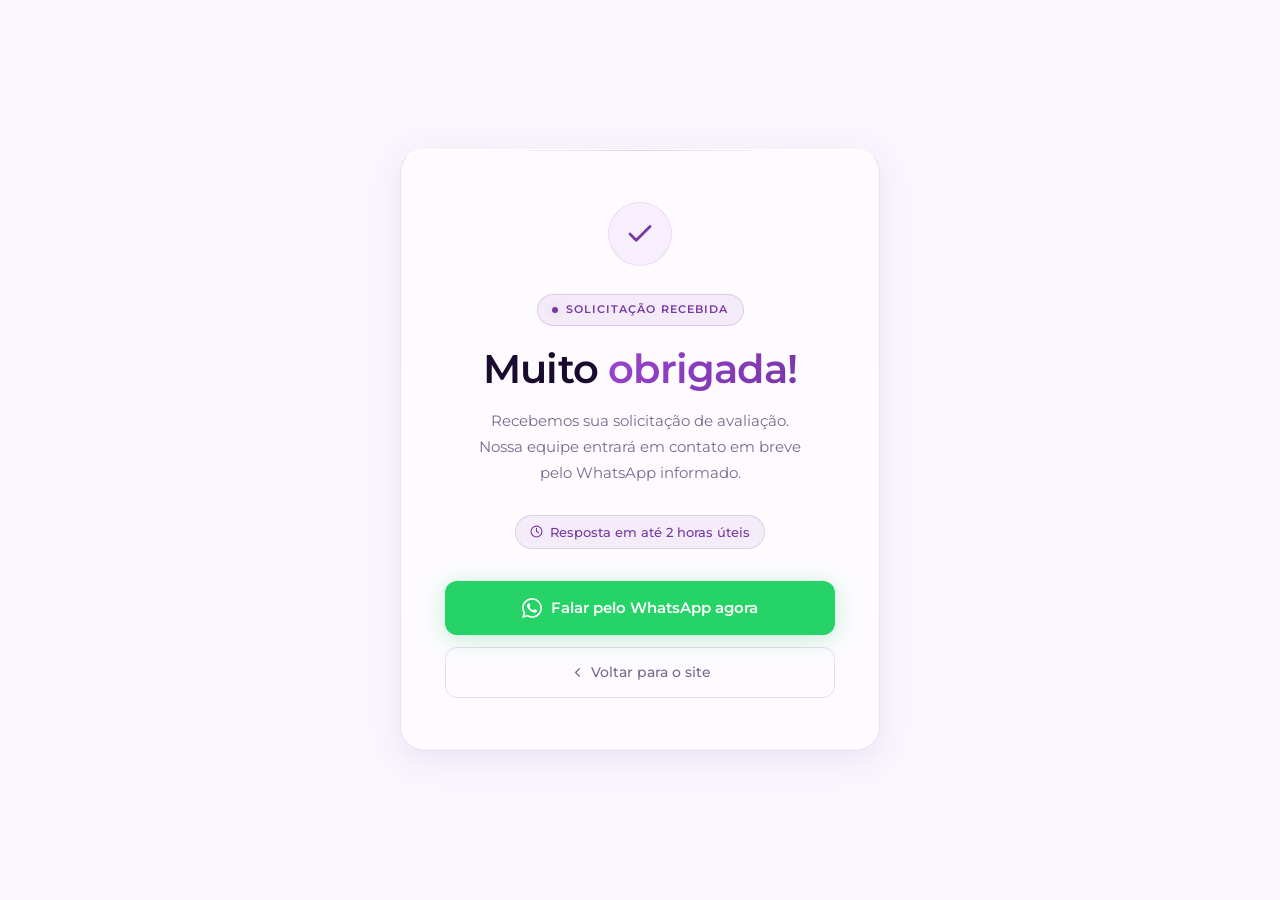
==== obrigado.html @ 48d0c1f5 "Add files via upload" ====
<!DOCTYPE html>
<html lang="pt-BR" data-theme="light">
<head>
  <meta charset="UTF-8" />
  <!-- Google Tag Manager -->
  <script>(function(w,d,s,l,i){w[l]=w[l]||[];w[l].push({'gtm.start':
  new Date().getTime(),event:'gtm.js'});var f=d.getElementsByTagName(s)[0],
  j=d.createElement(s),dl=l!='dataLayer'?'&l='+l:'';j.async=true;j.src=
  'https://www.googletagmanager.com/gtm.js?id='+i+dl;f.parentNode.insertBefore(j,f);
  })(window,document,'script','dataLayer','GTM-KVJVVKHN');</script>
  <!-- End Google Tag Manager -->

  <!-- Meta Pixel (init; PageView dispara pelo capi.js com eventID) -->
  <script>
  !function(f,b,e,v,n,t,s){if(f.fbq)return;n=f.fbq=function(){n.callMethod?
  n.callMethod.apply(n,arguments):n.queue.push(arguments)};if(!f._fbq)f._fbq=n;
  n.push=n;n.loaded=!0;n.version='2.0';n.queue=[];t=b.createElement(e);t.async=!0;
  t.src=v;s=b.getElementsByTagName(e)[0];s.parentNode.insertBefore(t,s)}(window,
  document,'script','https://connect.facebook.net/en_US/fbevents.js');
  fbq('init','935011722874678');
  </script>
  <noscript><img height="1" width="1" style="display:none"
  src="https://www.facebook.com/tr?id=935011722874678&ev=PageView&noscript=1"/></noscript>
  <script src="/meta-capi/capi.js" defer></script>
  <!-- End Meta Pixel -->
  <meta name="viewport" content="width=device-width, initial-scale=1.0" />
  <title>Solicitação recebida · Dra. Joanna Loppes</title>
  <meta name="robots" content="noindex, nofollow" />

  <link rel="icon" type="image/svg+xml" href="data:image/svg+xml,%3Csvg xmlns='http://www.w3.org/2000/svg' viewBox='0 0 64 64'%3E%3Cdefs%3E%3ClinearGradient id='g' x1='0' y1='0' x2='1' y2='1'%3E%3Cstop offset='0%25' stop-color='%23c785e9'/%3E%3Cstop offset='100%25' stop-color='%23d4a8f0'/%3E%3C/linearGradient%3E%3C/defs%3E%3Crect width='64' height='64' rx='14' fill='%23100220'/%3E%3Ctext x='32' y='45' text-anchor='middle' font-family='Georgia,serif' font-size='36' font-weight='700' fill='url(%23g)'%3EJ%3C/text%3E%3C/svg%3E" />

  <link rel="preconnect" href="https://fonts.googleapis.com" />
  <link rel="preconnect" href="https://fonts.gstatic.com" crossorigin />
  <link href="https://fonts.googleapis.com/css2?family=Montserrat:ital,wght@0,400;0,500;0,600;0,700;0,800;1,400&display=swap" rel="stylesheet" />
  <link rel="stylesheet" href="styles.css?v=4" />

  <style>
    .ty-page {
      min-height: 100svh;
      display: flex;
      flex-direction: column;
      align-items: center;
      justify-content: center;
      padding: 40px 24px;
      background: var(--bg);
    }

    .ty-card {
      max-width: 480px;
      width: 100%;
      background: var(--glass-bg);
      backdrop-filter: blur(20px) saturate(160%);
      -webkit-backdrop-filter: blur(20px) saturate(160%);
      border: 1px solid var(--glass-border);
      border-top-color: var(--glass-border-t);
      box-shadow: var(--glass-shadow);
      border-radius: 24px;
      padding: 52px 44px;
      text-align: center;
      position: relative;
      overflow: hidden;
      animation: fadeUp .6s ease both;
    }

    .ty-card::before {
      content: '';
      position: absolute;
      top: 0; left: 50%;
      transform: translateX(-50%);
      width: 320px; height: 1px;
      background: linear-gradient(90deg, transparent, rgba(199,133,233,0.45), transparent);
    }

    .ty-check {
      width: 64px; height: 64px;
      border-radius: 50%;
      background: rgba(199,133,233,0.10);
      border: 1px solid rgba(199,133,233,0.22);
      display: flex; align-items: center; justify-content: center;
      margin: 0 auto 28px;
      animation: scalePop .5s .2s cubic-bezier(.34,1.56,.64,1) both;
    }

    .ty-check svg {
      width: 30px; height: 30px;
      color: var(--gold);
    }

    @keyframes scalePop {
      from { transform: scale(.6); opacity: 0; }
      to   { transform: scale(1);  opacity: 1; }
    }

    .ty-label {
      margin-bottom: 20px;
    }

    .ty-title {
      font-family: 'Montserrat', sans-serif;
      font-size: clamp(28px, 6vw, 40px);
      font-weight: 600;
      letter-spacing: -.02em;
      color: var(--heading);
      line-height: 1.15;
      margin-bottom: 16px;
    }

    .ty-body {
      font-size: 15px;
      color: var(--muted);
      line-height: 1.75;
      margin-bottom: 10px;
    }

    .ty-time {
      display: inline-flex;
      align-items: center;
      gap: 7px;
      font-size: 13px;
      font-weight: 500;
      color: var(--gold);
      background: rgba(199,133,233,0.08);
      border: 1px solid rgba(199,133,233,0.18);
      border-radius: 100px;
      padding: 6px 14px;
      margin: 18px 0 32px;
    }
    :root[data-theme="light"] .ty-time {
      background: rgba(121,55,163,0.07);
      border-color: rgba(121,55,163,0.18);
    }

    .ty-time svg {
      width: 13px; height: 13px;
      flex-shrink: 0;
    }

    .ty-actions {
      display: flex;
      flex-direction: column;
      gap: 12px;
    }

    .btn-whatsapp {
      display: flex;
      align-items: center;
      justify-content: center;
      gap: 9px;
      background: #25d366;
      color: #fff;
      border: none;
      border-radius: 12px;
      padding: 15px 32px;
      font-family: 'Montserrat', sans-serif;
      font-size: 15px;
      font-weight: 600;
      text-decoration: none;
      cursor: pointer;
      transition: opacity .2s, transform .15s, box-shadow .2s;
      box-shadow: 0 4px 24px rgba(37,211,102,0.28);
    }
    .btn-whatsapp:hover {
      opacity: .90;
      transform: translateY(-2px);
      box-shadow: 0 8px 36px rgba(37,211,102,0.40);
    }
    .btn-whatsapp svg { width: 20px; height: 20px; flex-shrink: 0; }

    .btn-back {
      display: flex;
      align-items: center;
      justify-content: center;
      gap: 6px;
      background: none;
      color: var(--muted);
      border: 1px solid var(--border);
      border-radius: 12px;
      padding: 13px 32px;
      font-family: 'Montserrat', sans-serif;
      font-size: 14px;
      font-weight: 500;
      text-decoration: none;
      cursor: pointer;
      transition: color .2s, border-color .2s;
    }
    .btn-back:hover {
      color: var(--heading);
      border-color: rgba(199,133,233,0.35);
    }
    .btn-back svg { width: 15px; height: 15px; flex-shrink: 0; }

    @media (max-width: 480px) {
      .ty-card { padding: 40px 24px; }
    }
  </style>
</head>
<body>
<!-- Google Tag Manager (noscript) -->
<noscript><iframe src="https://www.googletagmanager.com/ns.html?id=GTM-KVJVVKHN"
height="0" width="0" style="display:none;visibility:hidden"></iframe></noscript>
<!-- End Google Tag Manager (noscript) -->

<main class="ty-page">
  <div class="ty-card">

    <div class="ty-check" aria-hidden="true">
      <svg viewBox="0 0 24 24" fill="none" stroke="currentColor" stroke-width="2.2" stroke-linecap="round" stroke-linejoin="round">
        <polyline points="20 6 9 17 4 12"/>
      </svg>
    </div>

    <div class="ty-label">
      <span class="badge"><span class="badge-dot"></span>Solicitação recebida</span>
    </div>

    <h1 class="ty-title">Muito <span class="gold-text">obrigada!</span></h1>

    <p class="ty-body">
      Recebemos sua solicitação de avaliação.<br>
      Nossa equipe entrará em contato em breve<br>pelo WhatsApp informado.
    </p>

    <span class="ty-time">
      <svg viewBox="0 0 24 24" fill="none" stroke="currentColor" stroke-width="2" stroke-linecap="round" stroke-linejoin="round">
        <circle cx="12" cy="12" r="10"/><polyline points="12 6 12 12 16 14"/>
      </svg>
      Resposta em até 2 horas úteis
    </span>

    <div class="ty-actions">
      <a href="https://api.whatsapp.com/message/TY7FPVLQATYBH1" target="_blank" rel="noopener noreferrer" class="btn-whatsapp">
        <svg viewBox="0 0 24 24" fill="currentColor" xmlns="http://www.w3.org/2000/svg">
          <path d="M17.472 14.382c-.297-.149-1.758-.867-2.03-.967-.273-.099-.471-.148-.67.15-.197.297-.767.966-.94 1.164-.173.199-.347.223-.644.075-.297-.15-1.255-.463-2.39-1.475-.883-.788-1.48-1.761-1.653-2.059-.173-.297-.018-.458.13-.606.134-.133.298-.347.446-.52.149-.174.198-.298.298-.497.099-.198.05-.371-.025-.52-.075-.149-.669-1.612-.916-2.207-.242-.579-.487-.5-.669-.51-.173-.008-.371-.01-.57-.01-.198 0-.52.074-.792.372-.272.297-1.04 1.016-1.04 2.479 0 1.462 1.065 2.875 1.213 3.074.149.198 2.096 3.2 5.077 4.487.709.306 1.262.489 1.694.625.712.227 1.36.195 1.871.118.571-.085 1.758-.719 2.006-1.413.248-.694.248-1.289.173-1.413-.074-.124-.272-.198-.57-.347m-5.421 7.403h-.004a9.87 9.87 0 01-5.031-1.378l-.361-.214-3.741.982.998-3.648-.235-.374a9.86 9.86 0 01-1.51-5.26c.001-5.45 4.436-9.884 9.888-9.884 2.64 0 5.122 1.03 6.988 2.898a9.825 9.825 0 012.893 6.994c-.003 5.45-4.437 9.884-9.885 9.884m8.413-18.297A11.815 11.815 0 0012.05 0C5.495 0 .16 5.335.157 11.892c0 2.096.547 4.142 1.588 5.945L.057 24l6.305-1.654a11.882 11.882 0 005.683 1.448h.005c6.554 0 11.89-5.335 11.893-11.893a11.821 11.821 0 00-3.48-8.413z"/>
        </svg>
        Falar pelo WhatsApp agora
      </a>

      <a href="./" class="btn-back">
        <svg viewBox="0 0 24 24" fill="none" stroke="currentColor" stroke-width="2" stroke-linecap="round" stroke-linejoin="round">
          <polyline points="15 18 9 12 15 6"/>
        </svg>
        Voltar para o site
      </a>
    </div>

  </div>
</main>

<script>
  const saved = localStorage.getItem('joanna-theme') || 'light';
  document.documentElement.setAttribute('data-theme', saved);
</script>

</body>
</html>
---- styles.css ----
/* =============================================
   Clínica Florence · Dra. Joanna Loppes
   Harmonização Corporal · Stylesheet
   ============================================= */

/* ── RESET ── */
*, *::before, *::after {
  box-sizing: border-box;
  margin: 0;
  padding: 0;
}

/* ── DARK MODE (default) ── */
:root {
  --bg:               #100220;
  --surface:          #190733;
  --card:             #210b3f;
  --border:           rgba(255,255,255,0.07);
  --gold:             #c785e9;
  --gold-light:       #d4a8f0;
  --gold-grad:        linear-gradient(135deg, #e9c4ff 0%, #d4a8f0 22%, #c785e9 52%, #9b52d4 78%, #7937a3 100%);
  --gold-glow:        rgba(199,133,233,0.30);
  --accent:           #c785e9;
  --text:             #efe3f7;
  --muted:            #a98fc4;
  --heading:          #ffffff;
  --nav-bg:           rgba(16,2,32,0.72);
  --nav-bg-scrolled:  rgba(16,2,32,0.93);
  --nav-border:       rgba(199,133,233,0.10);
  --nav-border-scroll:rgba(199,133,233,0.16);

  --glass-bg:         rgba(255,255,255,0.03);
  --glass-border:     rgba(255,255,255,0.07);
  --glass-border-t:   rgba(255,255,255,0.12);
  --glass-shadow:     0 1px 0 rgba(255,255,255,0.04) inset,
                      0 -1px 0 rgba(0,0,0,0.25) inset,
                      0 8px 32px rgba(0,0,0,0.40);

  --input-bg:         rgba(255,255,255,0.04);
  --input-border:     rgba(255,255,255,0.10);
  --input-focus:      rgba(199,133,233,0.42);

  --shadow-btn:       0 4px 28px rgba(121,55,163,0.40);
  --shadow-btn-hover: 0 8px 48px rgba(121,55,163,0.55);

  --scrollbar-thumb:  #4a2a6a;
  --modal-bg:         rgba(0,0,0,0.75);
}

/* ── LIGHT MODE ── */
:root[data-theme="light"] {
  --bg:               #faf6fd;
  --surface:          #f3e9fb;
  --card:             #ffffff;
  --border:           rgba(121,55,163,0.16);
  --gold:             #7937a3;
  --gold-light:       #9b52d4;
  --gold-grad:        linear-gradient(135deg, #9d45cc 0%, #8a3bbf 45%, #7937a3 100%);
  --gold-glow:        rgba(121,55,163,0.20);
  --accent:           #7937a3;
  --text:             #2e1245;
  --muted:            #7a6890;
  --heading:          #1a0a2e;
  --nav-bg:           rgba(250,246,253,0.55);
  --nav-bg-scrolled:  rgba(250,246,253,0.92);
  --nav-border:       rgba(121,55,163,0.10);
  --nav-border-scroll:rgba(121,55,163,0.20);

  --glass-bg:         rgba(255,255,255,0.55);
  --glass-border:     rgba(121,55,163,0.12);
  --glass-border-t:   rgba(255,255,255,0.85);
  --glass-shadow:     0 1px 0 rgba(255,255,255,0.85) inset,
                      0 -1px 0 rgba(0,0,0,0.03) inset,
                      0 8px 32px rgba(121,55,163,0.10);

  --input-bg:         rgba(121,55,163,0.06);
  --input-border:     rgba(121,55,163,0.18);
  --input-focus:      rgba(121,55,163,0.28);

  --shadow-btn:       0 4px 24px rgba(121,55,163,0.28);
  --shadow-btn-hover: 0 8px 40px rgba(121,55,163,0.40);

  --scrollbar-thumb:  #d9c2ee;
  --modal-bg:         rgba(0,0,0,0.45);
}

/* ── BASE ── */
html { scroll-behavior: smooth; overflow-x: hidden; background: var(--bg); }

body {
  background: var(--bg);
  color: var(--text);
  font-family: 'Montserrat', sans-serif;
  font-size: 16px;
  line-height: 1.6;
  -webkit-font-smoothing: antialiased;
  transition: color .35s;
  overflow-x: hidden;
}

/* ── SCROLLBAR ── */
::-webkit-scrollbar { width: 5px; height: 5px; }
::-webkit-scrollbar-button { display: none; width: 0; height: 0; }
::-webkit-scrollbar-track { background: var(--bg); }
::-webkit-scrollbar-thumb { background: var(--scrollbar-thumb); border-radius: 3px; }

/* ── UTILITIES ── */
.container { max-width: 1160px; margin: 0 auto; padding: 0 24px; }

.badge {
  display: inline-flex; align-items: center; gap: 8px;
  background: rgba(199,133,233,0.10); border: 1px solid rgba(199,133,233,0.22);
  color: var(--gold-light); font-size: 11px; font-weight: 600;
  letter-spacing: .10em; text-transform: uppercase;
  padding: 6px 14px; border-radius: 100px;
}
:root[data-theme="light"] .badge { color: var(--gold); background: rgba(121,55,163,0.08); border-color: rgba(121,55,163,0.18); }

.badge-dot {
  width: 6px; height: 6px; border-radius: 50%;
  background: var(--gold); box-shadow: 0 0 8px var(--gold-glow);
  animation: pulse-dot 2.4s ease-in-out infinite;
}

@keyframes pulse-dot {
  0%, 100% { box-shadow: 0 0 6px var(--gold-glow); opacity: 1; }
  50%      { box-shadow: 0 0 16px var(--gold-glow), 0 0 28px rgba(199,133,233,0.28); opacity: .75; }
}

.gold-text {
  background: var(--gold-grad);
  -webkit-background-clip: text; -webkit-text-fill-color: transparent; background-clip: text;
}

.mobile-br { display: none; }

.section-label { text-align: center; margin-bottom: 18px; }

.section-title {
  text-align: center;
  font-family: 'Montserrat', sans-serif;
  font-size: clamp(30px, 5vw, 52px);
  font-weight: 600; letter-spacing: -.02em;
  color: var(--heading); line-height: 1.15;
}

.section-sub {
  text-align: center; color: var(--muted);
  font-size: 16px; line-height: 1.75;
  margin-top: 14px; max-width: 520px;
  margin-left: auto; margin-right: auto;
}

/* ── NAV ── */
nav {
  position: fixed; top: 0; left: 0; right: 0; z-index: 200;
  padding: 16px 0;
  background: var(--nav-bg);
  border-bottom: 1px solid var(--nav-border);
  backdrop-filter: blur(20px) saturate(160%);
  -webkit-backdrop-filter: blur(20px) saturate(160%);
  transition: background .35s, border-color .35s, box-shadow .35s, padding .25s, backdrop-filter .35s;
}
nav.scrolled {
  background: var(--nav-bg-scrolled);
  border-color: var(--nav-border-scroll);
  box-shadow: 0 4px 24px rgba(0,0,0,0.15);
  backdrop-filter: blur(24px) saturate(160%);
  -webkit-backdrop-filter: blur(24px) saturate(160%);
  padding: 10px 0;
}

.nav-inner {
  display: grid;
  grid-template-columns: 1fr auto 1fr;
  align-items: center; gap: 16px;
}

.logo {
  font-family: 'Montserrat', sans-serif;
  font-size: 24px; font-weight: 600; letter-spacing: -.02em;
  color: var(--heading); text-decoration: none;
}
.logo span { color: var(--gold); }

.nav-links {
  display: flex; align-items: center; gap: 32px;
  list-style: none; justify-content: center;
  opacity: 1; visibility: visible;
  transition: opacity .35s ease, visibility .35s ease;
}
nav.scrolled .nav-links {
  opacity: 1; visibility: visible;
}
.nav-links a {
  color: var(--muted); text-decoration: none;
  font-size: 14px; font-weight: 450;
  transition: color .2s; position: relative;
}
.nav-links a::after {
  content: ''; position: absolute;
  bottom: -4px; left: 0; right: 0; height: 1px;
  background: var(--gold); transform: scaleX(0);
  transition: transform .22s;
}
.nav-links a:hover { color: var(--heading); }
.nav-links a:hover::after { transform: scaleX(1); }

.nav-right { display: flex; align-items: center; gap: 12px; justify-content: flex-end; }

.nav-cta {
  background: var(--gold-grad); color: #fff; border: none; border-radius: 10px;
  padding: 10px 22px; font-size: 14px; font-weight: 600; cursor: pointer;
  text-decoration: none; transition: opacity .2s, transform .15s, box-shadow .2s;
  box-shadow: var(--shadow-btn);
}
.nav-cta:hover { opacity: .88; transform: translateY(-1px); box-shadow: var(--shadow-btn-hover); }

/* ── THEME TOGGLE ── */
.theme-toggle {
  background: var(--card); border: 1px solid var(--border);
  border-radius: 8px; padding: 8px; cursor: pointer;
  display: flex; align-items: center; justify-content: center;
  color: var(--muted); transition: color .2s, border-color .2s;
}
.theme-toggle:hover { color: var(--heading); border-color: rgba(199,133,233,0.40); }
.theme-toggle svg { width: 16px; height: 16px; display: block; }
[data-theme="dark"] .icon-moon { display: none; }
[data-theme="light"] .icon-sun { display: none; }

/* ── HAMBURGER ── */
.hamburger {
  display: none; background: transparent; border: none; cursor: pointer;
  flex-direction: column; justify-content: center; gap: 5px;
  padding: 6px; border-radius: 8px;
}
.hamburger span {
  width: 22px; height: 2px; background: var(--heading);
  border-radius: 2px; display: block;
  transition: transform .25s ease, opacity .2s ease;
}
.hamburger.open span:nth-child(1) { transform: translateY(7px) rotate(45deg); }
.hamburger.open span:nth-child(2) { opacity: 0; transform: scaleX(0); }
.hamburger.open span:nth-child(3) { transform: translateY(-7px) rotate(-45deg); }

@media (max-width: 600px) {
  .nav-inner {
    grid-template-columns: 1fr auto;
    gap: 0;
  }
  .nav-links { display: none; }
  .nav-right {
    display: flex; align-items: center; gap: 8px;
  }
  .nav-cta { display: none; }
  .hamburger { display: flex; }
  .theme-toggle { padding: 7px; }
}

/* ── MOBILE MENU ── */
.mobile-menu {
  position: fixed; inset: 0; z-index: 150;
  background: var(--bg);
  padding: 90px 32px 48px;
  display: flex; flex-direction: column;
  transform: translateX(100%);
  transition: transform .32s cubic-bezier(.4,0,.2,1);
  overflow-y: auto;
}
.mobile-menu.open { transform: translateX(0); }
.mobile-nav-links { list-style: none; display: flex; flex-direction: column; gap: 0; flex: 1; }
.mobile-nav-links li a {
  display: block; padding: 18px 0;
  font-size: 28px; font-weight: 700; letter-spacing: -.03em;
  color: var(--heading); text-decoration: none;
  border-bottom: 1px solid var(--border); transition: color .2s;
}
.mobile-nav-links li a:hover { color: var(--gold); }
.mobile-cta {
  margin-top: 40px; background: var(--gold-grad); color: #fff;
  text-align: center; border-radius: 14px; padding: 18px;
  font-size: 16px; font-weight: 700; text-decoration: none;
  display: block; box-shadow: var(--shadow-btn);
}
.mobile-theme-row {
  display: flex; align-items: center; justify-content: space-between;
  margin-top: 24px; padding-top: 24px; border-top: 1px solid var(--border);
  font-size: 14px; color: var(--muted);
}

/* ══════════════════════════════════════════════
   HERO · Full-screen background image
   ══════════════════════════════════════════════ */
.hero {
  min-height: 88vh; display: flex; flex-direction: column;
  align-items: flex-start; justify-content: flex-end; text-align: left;
  padding: 120px 8% 110px;
  position: relative;
}

.hero-bg-wrap {
  position: absolute; inset: 0;
  overflow: hidden;
}

.hero-bg-img {
  position: absolute; inset: 0; z-index: 0;
  background-color: #100220;
  background-image:
    repeating-linear-gradient(135deg, rgba(199,133,233,0.05) 0 2px, transparent 2px 20px),
    radial-gradient(55% 65% at 72% 18%, rgba(199,133,233,0.22), transparent 60%),
    radial-gradient(50% 60% at 15% 92%, rgba(121,55,163,0.16), transparent 65%),
    linear-gradient(165deg, #2a1145 0%, #100220 70%);
  transform: scale(1.05);
  animation: heroZoom 20s ease-in-out infinite alternate;
}
:root[data-theme="light"] .hero-bg-img {
  background-color: #f3e9fb;
  background-image:
    repeating-linear-gradient(135deg, rgba(121,55,163,0.06) 0 2px, transparent 2px 20px),
    radial-gradient(55% 65% at 72% 18%, rgba(199,133,233,0.30), transparent 60%),
    radial-gradient(50% 60% at 15% 92%, rgba(121,55,163,0.16), transparent 65%),
    linear-gradient(165deg, #f6effb 0%, #e6d6f5 75%);
}
@keyframes heroZoom {
  0%   { transform: scale(1.05); }
  100% { transform: scale(1.12); }
}

.hero-overlay {
  position: absolute; inset: 0; z-index: 1;
  background: linear-gradient(
    180deg,
    rgba(16,2,32,0.20) 0%,
    rgba(16,2,32,0.45) 45%,
    rgba(16,2,32,0.85) 100%
  );
}
:root[data-theme="light"] .hero-overlay {
  background: linear-gradient(
    180deg,
    rgba(250,246,253,0.38) 0%,
    rgba(250,246,253,0.58) 40%,
    rgba(250,246,253,0.92) 100%
  );
}

.hero-content { position: relative; z-index: 2; max-width: 560px; }

.hero h1 {
  font-family: 'Montserrat', sans-serif;
  font-size: clamp(36px, 6vw, 72px);
  font-weight: 600; letter-spacing: -.03em;
  line-height: 1.04; color: var(--heading);
}

.hero-sub {
  margin-top: 14px; max-width: 420px; margin-left: 0;
  color: var(--muted); font-size: 16px; line-height: 1.6;
}
:root[data-theme="dark"] .hero-sub { color: rgba(244,238,250,0.70); }

.hero-actions {
  display: flex; gap: 10px; margin-top: 24px;
  flex-wrap: wrap; justify-content: flex-start;
}

/* ── BUTTONS ── */
.btn-primary {
  background: var(--gold-grad); color: #fff; border: none; border-radius: 12px;
  padding: 15px 32px; font-size: 15px; font-weight: 600; cursor: pointer;
  text-decoration: none; position: relative; overflow: hidden;
  transition: opacity .2s, transform .15s, box-shadow .2s;
  box-shadow: var(--shadow-btn);
  font-family: 'Montserrat', sans-serif;
}
.btn-primary::after {
  content: ''; position: absolute; inset: 0;
  background: linear-gradient(105deg, transparent 35%, rgba(255,255,255,.18) 50%, transparent 65%);
  transform: translateX(-120%); transition: transform .55s ease;
}
.btn-primary:hover::after { transform: translateX(120%); }
.btn-primary:hover { opacity: .92; transform: translateY(-2px); box-shadow: var(--shadow-btn-hover); }

.btn-ghost {
  background: rgba(255,255,255,0.06); color: #fff;
  border: 1px solid rgba(255,255,255,0.15);
  border-radius: 12px; padding: 15px 32px; font-size: 15px; font-weight: 500;
  cursor: pointer; text-decoration: none;
  transition: border-color .2s, color .2s, background .2s;
  backdrop-filter: blur(8px);
}
.btn-ghost:hover { border-color: rgba(199,133,233,0.50); color: var(--gold-light); background: rgba(199,133,233,0.08); }
:root[data-theme="light"] .btn-ghost { background: rgba(0,0,0,0.04); color: var(--heading); border-color: rgba(121,55,163,0.18); }
:root[data-theme="light"] .btn-ghost:hover { border-color: rgba(121,55,163,0.40); color: var(--gold); }

/* ══════════════════════════════════════════════
   BEFORE & AFTER RESULTS
   ══════════════════════════════════════════════ */
.results-section {
  padding: 100px 0; position: relative; z-index: 2;
  background: var(--bg);
  border-radius: 40px 40px 0 0;
  margin-top: -44px;
}

.ba-grid {
  display: grid; grid-template-columns: repeat(3, 1fr);
  gap: 24px; margin-top: 56px;
}

.ba-card {
  background: var(--glass-bg);
  backdrop-filter: blur(20px) saturate(160%);
  -webkit-backdrop-filter: blur(20px) saturate(160%);
  border: 1px solid var(--glass-border);
  border-top-color: var(--glass-border-t);
  box-shadow: var(--glass-shadow);
  border-radius: 20px; overflow: hidden;
  transition: border-color .3s, transform .3s, box-shadow .3s;
}
.ba-card:hover {
  border-color: rgba(199,133,233,0.28);
  transform: translateY(-6px);
  box-shadow: var(--glass-shadow), 0 20px 60px rgba(0,0,0,0.15);
}

.ba-image-wrap {
  width: 100%; aspect-ratio: 4/3; overflow: hidden;
  position: relative;
}
.ba-image-wrap img {
  width: 100%; height: 100%; object-fit: cover;
  transition: transform .5s ease;
}
.ba-card:hover .ba-image-wrap img { transform: scale(1.05); }

.ba-info { padding: 24px; }
.ba-tag {
  display: inline-block;
  background: rgba(199,133,233,0.12); color: var(--gold-light);
  font-size: 11px; font-weight: 600; letter-spacing: .08em;
  text-transform: uppercase; padding: 4px 12px; border-radius: 100px;
  margin-bottom: 10px;
}
:root[data-theme="light"] .ba-tag { color: var(--gold); background: rgba(121,55,163,0.10); }
.ba-info p { font-size: 14px; color: var(--muted); line-height: 1.65; }

/* ── IMAGE PLACEHOLDERS ── */
.img-ph {
  width: 100%; height: 100%;
  display: flex; flex-direction: column;
  align-items: center; justify-content: center; gap: 10px;
  text-align: center; padding: 16px;
  color: var(--gold);
  background-color: #140428;
  background-image:
    repeating-linear-gradient(135deg, rgba(199,133,233,0.05) 0 2px, transparent 2px 16px),
    radial-gradient(70% 80% at 50% 30%, rgba(199,133,233,0.10), transparent 65%),
    linear-gradient(160deg, #241047, #140428 75%);
}
:root[data-theme="light"] .img-ph {
  background-color: #f3e9fb;
  background-image:
    repeating-linear-gradient(135deg, rgba(121,55,163,0.07) 0 2px, transparent 2px 16px),
    radial-gradient(70% 80% at 50% 30%, rgba(121,55,163,0.10), transparent 65%),
    linear-gradient(160deg, #fbf6fe, #ece0f8 75%);
}
.img-ph svg { width: 40px; height: 40px; opacity: .9; }
.img-ph-label {
  font-family: 'Montserrat', sans-serif;
  font-size: 18px; font-weight: 600; color: var(--gold-light);
  letter-spacing: -.01em;
}
:root[data-theme="light"] .img-ph-label { color: var(--gold); }
.img-ph-sub {
  font-size: 10px; letter-spacing: .24em; text-transform: uppercase;
  color: var(--muted);
}
.about-ph {
  border-radius: 24px;
  border: 1px solid var(--glass-border);
  box-shadow: 0 24px 80px rgba(0,0,0,0.18);
}

/* ══════════════════════════════════════════════
   VIDEO RESULTS
   ══════════════════════════════════════════════ */
.videos-section { padding: 100px 0; position: relative; z-index: 1; }

.videos-grid {
  display: grid; grid-template-columns: repeat(3, 1fr);
  gap: 24px; margin-top: 56px;
}

.video-card {
  background: var(--glass-bg);
  backdrop-filter: blur(20px) saturate(160%);
  -webkit-backdrop-filter: blur(20px) saturate(160%);
  border: 1px solid var(--glass-border);
  border-top-color: var(--glass-border-t);
  box-shadow: var(--glass-shadow);
  border-radius: 20px; overflow: hidden;
  transition: border-color .3s, transform .3s, box-shadow .3s;
}
.video-card:hover {
  border-color: rgba(199,133,233,0.28);
  transform: translateY(-6px);
  box-shadow: var(--glass-shadow), 0 20px 60px rgba(0,0,0,0.15);
}

.video-placeholder {
  width: 100%; aspect-ratio: 16/9;
  background: linear-gradient(135deg, rgba(199,133,233,0.08) 0%, rgba(199,133,233,0.02) 100%);
  display: flex; align-items: center; justify-content: center;
  position: relative; cursor: pointer;
  border-bottom: 1px solid var(--glass-border);
}
:root[data-theme="light"] .video-placeholder {
  background: linear-gradient(135deg, rgba(121,55,163,0.07) 0%, rgba(121,55,163,0.01) 100%);
}

.play-btn {
  width: 56px; height: 56px; border-radius: 50%;
  background: rgba(199,133,233,0.14); border: 1px solid rgba(199,133,233,0.28);
  display: flex; align-items: center; justify-content: center;
  color: var(--gold-light);
  transition: background .25s, transform .25s, box-shadow .25s;
}
.play-btn svg { width: 22px; height: 22px; margin-left: 3px; }
.video-card:hover .play-btn {
  background: var(--gold); color: #fff;
  transform: scale(1.1);
  box-shadow: 0 0 32px var(--gold-glow);
}

.video-duration {
  position: absolute; bottom: 10px; right: 12px;
  background: rgba(0,0,0,0.60); color: #fff;
  font-size: 11px; font-weight: 600;
  padding: 3px 8px; border-radius: 6px;
  backdrop-filter: blur(8px);
}

.video-info { padding: 24px; }
.video-info h3 {
  font-size: 17px; font-weight: 600;
  color: var(--heading); margin-bottom: 8px;
}
.video-info p { font-size: 14px; color: var(--muted); line-height: 1.65; }

/* ══════════════════════════════════════════════
   CONTACT FORM
   ══════════════════════════════════════════════ */
.contact-section { padding: 100px 0; position: relative; z-index: 1; }

.contact-inner {
  display: grid; grid-template-columns: 1fr 1fr;
  gap: 56px; align-items: start;
  background: var(--glass-bg);
  backdrop-filter: blur(20px) saturate(160%);
  -webkit-backdrop-filter: blur(20px) saturate(160%);
  border: 1px solid var(--glass-border);
  border-top-color: var(--glass-border-t);
  box-shadow: var(--glass-shadow);
  border-radius: 24px; padding: 56px;
  position: relative; overflow: hidden;
}
.contact-inner::before {
  content: ''; position: absolute; top: 0; left: 50%; transform: translateX(-50%);
  width: 500px; height: 1px;
  background: linear-gradient(90deg, transparent, rgba(199,133,233,0.45), transparent);
}

.contact-title {
  font-family: 'Montserrat', sans-serif;
  font-size: clamp(26px, 4vw, 40px);
  font-weight: 600; color: var(--heading);
  line-height: 1.2; margin-bottom: 14px;
}
.contact-desc { color: var(--muted); font-size: 15px; line-height: 1.7; }

.contact-perks { margin-top: 28px; display: flex; flex-direction: column; gap: 12px; }
.perk { display: flex; align-items: center; gap: 10px; font-size: 14px; color: var(--text); }
.perk-icon {
  width: 22px; height: 22px; border-radius: 50%;
  background: rgba(199,133,233,0.12); border: 1px solid rgba(199,133,233,0.22);
  display: flex; align-items: center; justify-content: center;
  font-size: 11px; color: var(--gold); flex-shrink: 0;
}

/* Form */
.contact-form { display: flex; flex-direction: column; gap: 20px; }

.form-group { display: flex; flex-direction: column; gap: 6px; }

.form-group label {
  font-size: 13px; font-weight: 500; color: var(--text);
  letter-spacing: .01em;
}

.form-group input,
.form-group select {
  background: var(--input-bg);
  border: 1px solid var(--input-border);
  border-radius: 12px;
  padding: 14px 16px;
  font-size: 15px; color: var(--heading);
  font-family: 'Montserrat', sans-serif;
  transition: border-color .25s, box-shadow .25s;
  outline: none;
  -webkit-appearance: none;
  appearance: none;
}
.form-group input::placeholder { color: var(--muted); }
.form-group select { cursor: pointer; color: var(--muted); }
.form-group select:valid { color: var(--heading); }

.form-group input:focus,
.form-group select:focus {
  border-color: var(--gold);
  box-shadow: 0 0 0 3px var(--input-focus);
}

.form-group.error input,
.form-group.error select {
  border-color: #c0392b;
  box-shadow: 0 0 0 3px rgba(192,57,43,0.18);
}

/* Custom select arrow */
.form-group select {
  background-image: url("data:image/svg+xml,%3Csvg xmlns='http://www.w3.org/2000/svg' width='12' height='8' viewBox='0 0 12 8'%3E%3Cpath fill='%237937a3' d='M1.41 0L6 4.58 10.59 0 12 1.41l-6 6-6-6z'/%3E%3C/svg%3E");
  background-repeat: no-repeat;
  background-position: right 16px center;
  padding-right: 40px;
}

.btn-submit {
  width: 100%; padding: 16px;
  font-size: 16px; border-radius: 12px;
  margin-top: 4px;
  transition: opacity .2s, transform .15s, box-shadow .2s, background .3s;
}

.form-disclaimer {
  font-size: 12px; color: var(--muted); text-align: center; margin-top: -8px;
}
.form-disclaimer a { color: var(--gold); text-decoration: underline; text-underline-offset: 2px; }
.form-disclaimer a:hover { color: var(--gold-light); }

/* ══════════════════════════════════════════════
   ABOUT THE DOCTOR
   ══════════════════════════════════════════════ */
.about-section { padding: 100px 0; position: relative; z-index: 1; }

.about-inner {
  display: grid; grid-template-columns: auto 1fr;
  gap: 56px; align-items: center;
}

.about-photo {
  position: relative; width: 340px; height: 440px; flex-shrink: 0;
}
.about-photo img {
  width: 100%; height: 100%; object-fit: cover;
  border-radius: 24px;
  border: 1px solid var(--glass-border);
  box-shadow: 0 24px 80px rgba(0,0,0,0.18);
}
.about-photo-accent {
  position: absolute; top: -12px; left: -12px; right: -12px; bottom: -12px;
  border: 1px solid rgba(199,133,233,0.16);
  border-radius: 32px; pointer-events: none;
}

.about-title {
  font-family: 'Montserrat', sans-serif;
  font-size: clamp(28px, 4vw, 44px);
  font-weight: 600; color: var(--heading);
  line-height: 1.15; margin-bottom: 18px;
}

.about-text p {
  color: var(--muted); font-size: 15px; line-height: 1.75;
  margin-bottom: 14px;
}

.about-credentials {
  display: flex; gap: 32px; margin-top: 28px;
  padding-top: 28px; border-top: 1px solid var(--border);
}

.credential { text-align: center; }
.credential-num {
  font-family: 'Montserrat', sans-serif;
  font-size: 28px; font-weight: 600; color: var(--heading);
  display: block;
}
.credential-label {
  font-size: 12px; color: var(--muted); margin-top: 4px;
}

/* ══════════════════════════════════════════════
   FOOTER · Compact
   ══════════════════════════════════════════════ */
footer {
  border-top: 1px solid var(--border);
  padding: 20px 0;
  position: relative; z-index: 1;
}

.footer-inner {
  display: flex; align-items: center;
  justify-content: space-between;
  gap: 16px; flex-wrap: wrap;
}

.footer-copy {
  font-size: 13px; color: var(--muted);
}

.footer-right {
  display: flex; align-items: center; gap: 8px;
  font-size: 13px; color: var(--muted);
  flex-wrap: wrap;
}

.footer-sep { color: var(--muted); opacity: .4; user-select: none; }

.footer-link {
  color: var(--muted); text-decoration: none;
  transition: color .2s;
}
.footer-link:hover { color: var(--heading); }

.footer-dev { color: var(--muted); }

.azx-link {
  color: var(--muted); text-decoration: none;
  transition: color .2s;
}
.azx-link:hover { color: var(--gold); }

/* ══════════════════════════════════════════════
   MODALS · Terms / Privacy (LGPD)
   ══════════════════════════════════════════════ */
.modal-overlay {
  position: fixed; inset: 0; z-index: 1000;
  background: var(--modal-bg);
  backdrop-filter: blur(8px);
  -webkit-backdrop-filter: blur(8px);
  display: flex; align-items: center; justify-content: center;
  padding: 24px;
  opacity: 0; pointer-events: none;
  transition: opacity .3s ease;
}
.modal-overlay.open { opacity: 1; pointer-events: all; }

.modal-content {
  background: var(--card);
  border: 1px solid var(--border);
  border-radius: 20px;
  max-width: 640px; width: 100%;
  max-height: 80vh;
  overflow: hidden;
  padding: 40px;
  position: relative;
  display: flex;
  flex-direction: column;
  box-shadow: 0 24px 80px rgba(0,0,0,0.25);
  transform: translateY(20px);
  transition: transform .3s ease;
}
.modal-body {
  overflow-y: auto;
  overflow-x: hidden;
  margin-right: -20px;
  padding-right: 14px;
  scrollbar-width: thin;
  scrollbar-color: var(--scrollbar-thumb) transparent;
}
.modal-body::-webkit-scrollbar { width: 4px; height: 4px; }
.modal-body::-webkit-scrollbar-button,
.modal-body::-webkit-scrollbar-button:start,
.modal-body::-webkit-scrollbar-button:end,
.modal-body::-webkit-scrollbar-button:vertical:start,
.modal-body::-webkit-scrollbar-button:vertical:end {
  display: none; width: 0; height: 0;
}
.modal-body::-webkit-scrollbar-track { background: transparent; }
.modal-body::-webkit-scrollbar-thumb { background: var(--scrollbar-thumb); border-radius: 4px; }
.modal-overlay.open .modal-content { transform: translateY(0); }

.modal-close {
  position: absolute; top: 16px; right: 20px;
  background: none; border: none; cursor: pointer;
  font-size: 28px; color: var(--muted); line-height: 1;
  transition: color .2s;
}
.modal-close:hover { color: var(--heading); }

.modal-content h2 {
  font-family: 'Montserrat', sans-serif;
  font-size: 24px; font-weight: 600; color: var(--heading);
  margin-bottom: 24px; padding-right: 40px;
}

.modal-body p {
  font-size: 14px; color: var(--muted); line-height: 1.75;
  margin-bottom: 16px;
}
.modal-body p strong { color: var(--heading); font-weight: 600; }

/* ══════════════════════════════════════════════
   FAQ
   ══════════════════════════════════════════════ */
.faq-section { padding: 80px 0; position: relative; z-index: 1; }

.faq-list {
  max-width: 720px; margin: 48px auto 0;
  display: flex; flex-direction: column; gap: 0;
}

.faq-item {
  border-bottom: 1px solid var(--border);
}
.faq-item:first-child { border-top: 1px solid var(--border); }

.faq-question {
  width: 100%; display: flex; align-items: center; justify-content: space-between;
  gap: 16px; background: none; border: none; cursor: pointer;
  padding: 22px 0;
  font-family: 'Montserrat', sans-serif;
  font-size: 16px; font-weight: 500; color: var(--heading);
  text-align: left;
  transition: color .2s;
}
.faq-question:hover { color: var(--gold); }

.faq-icon {
  width: 20px; height: 20px; flex-shrink: 0;
  color: var(--muted); transition: transform .3s ease, color .2s;
}
.faq-item.open .faq-icon { transform: rotate(180deg); color: var(--gold); }
.faq-item.open .faq-question { color: var(--gold); }

.faq-answer {
  max-height: 0; overflow: hidden;
  transition: max-height .35s ease, padding .35s ease;
}
.faq-item.open .faq-answer { max-height: 360px; }

.faq-answer p {
  padding-bottom: 22px;
  font-size: 15px; color: var(--muted); line-height: 1.75;
}

/* ══════════════════════════════════════════════
   ANIMATIONS
   ══════════════════════════════════════════════ */
@keyframes fadeUp {
  from { opacity: 0; transform: translateY(30px); }
  to   { opacity: 1; transform: translateY(0); }
}
.fade-up { opacity: 0; animation: fadeUp .7s ease forwards; }
.d1 { animation-delay: .1s; }
.d2 { animation-delay: .2s; }
.d3 { animation-delay: .35s; }
.d4 { animation-delay: .5s; }

.animate-on-scroll {
  opacity: 0; transform: translateY(24px);
  transition: opacity .6s ease, transform .6s ease;
}
.animate-on-scroll.is-visible {
  opacity: 1; transform: translateY(0);
}

/* ══════════════════════════════════════════════
   RESPONSIVE: TABLET
   ══════════════════════════════════════════════ */
@media (max-width: 900px) {
  .ba-grid { grid-template-columns: 1fr 1fr; }
  .ba-card:nth-child(3) { grid-column: 1 / -1; max-width: 400px; margin: 0 auto; }
  .videos-grid { grid-template-columns: 1fr 1fr; }
  .video-card:nth-child(3) { grid-column: 1 / -1; max-width: 400px; margin: 0 auto; }
  .contact-inner { grid-template-columns: 1fr; gap: 40px; }
  .about-inner { grid-template-columns: 1fr; gap: 40px; text-align: center; }
  .about-photo { width: 280px; height: 360px; margin: 0 auto; }
  .about-credentials { justify-content: center; }
  .section-label { text-align: center !important; }
}

/* ══════════════════════════════════════════════
   RESPONSIVE: MOBILE
   ══════════════════════════════════════════════ */
@media (max-width: 600px) {
  .mobile-br { display: block; }
  .hero { padding: 100px 20px 56px; min-height: 82svh; align-items: center; text-align: center; }
  .hero-sub { margin-left: auto; margin-right: auto; }
  .hero-actions { justify-content: center; }
  /* hero usa placeholder em gradiente (sem imagem específica para mobile) */
  .results-section { border-radius: 24px 24px 0 0; margin-top: -28px; }
  .hero h1 { font-size: clamp(26px, 8vw, 38px); line-height: 1.06; letter-spacing: -.025em; }
  .hero-sub { font-size: 13px; line-height: 1.55; margin-top: 10px; }
  .hero-actions { margin-top: 20px; flex-direction: column; gap: 8px; align-items: stretch; width: 100%; max-width: 320px; margin-left: auto; margin-right: auto; }
  .hero-actions .btn-primary,
  .hero-actions .btn-ghost { justify-content: center; padding: 14px 20px; font-size: 14px; }

  .results-section,
  .videos-section,
  .contact-section,
  .about-section { padding: 60px 0; }

  .ba-grid { grid-template-columns: 1fr; margin-top: 36px; }
  .ba-card:nth-child(3) { max-width: none; }
  .ba-info { padding: 18px; }

  .videos-grid { grid-template-columns: 1fr; margin-top: 36px; }
  .video-card:nth-child(3) { max-width: none; }
  .video-info { padding: 18px; }

  .contact-inner { padding: 28px 20px; gap: 32px; }
  .contact-title { font-size: 24px; }

  .about-inner { gap: 32px; }
  .about-photo { width: 240px; height: 300px; }
  .about-credentials { flex-wrap: wrap; gap: 20px; }

  .section-title { font-size: 26px; }
  .section-sub { font-size: 14px; }

  .footer-inner { flex-direction: column; text-align: center; gap: 10px; }
  .footer-right { justify-content: center; }

  .modal-content { padding: 28px 20px; }
  .modal-content h2 { font-size: 20px; }

  .btn-primary, .btn-ghost { padding: 13px 24px; font-size: 14px; }
}

@media (max-width: 360px) {
  .hero h1 { font-size: 28px; }
  .btn-primary, .btn-ghost { padding: 12px 20px; font-size: 13px; }
  .about-photo { width: 200px; height: 260px; }
}
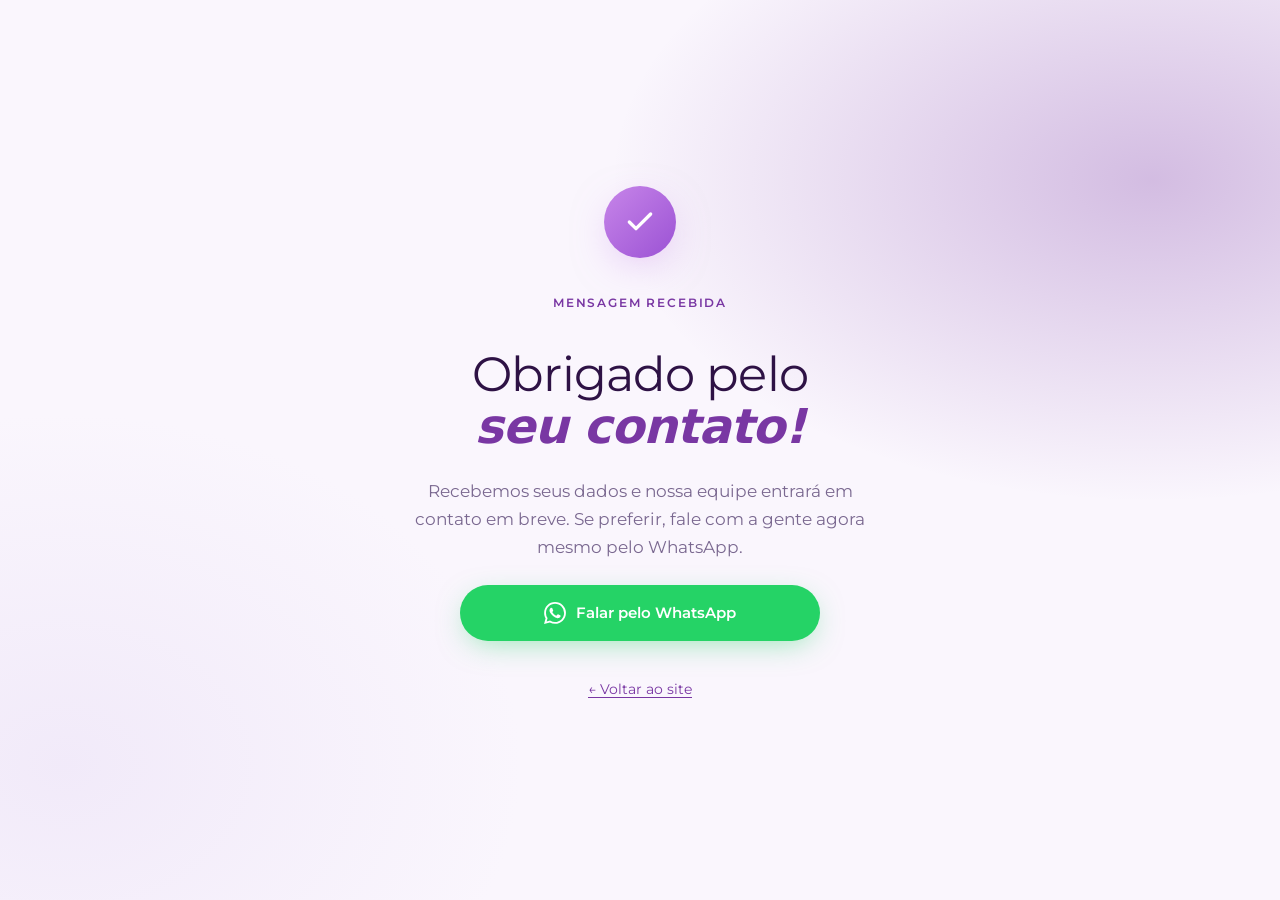
==== commit a5f315fa: "Add files via upload" ====
--- a/obrigado.html
+++ b/obrigado.html
@@ -1,255 +1,166 @@
 <!DOCTYPE html>
-<html lang="pt-BR" data-theme="light">
+<html lang="pt-BR">
 <head>
-  <meta charset="UTF-8" />
+  <!-- Lead event -->
+  <script>window.dataLayer = window.dataLayer || []; window.dataLayer.push({event: 'lead'});</script>
+  <!-- End Lead event -->
   <!-- Google Tag Manager -->
   <script>(function(w,d,s,l,i){w[l]=w[l]||[];w[l].push({'gtm.start':
   new Date().getTime(),event:'gtm.js'});var f=d.getElementsByTagName(s)[0],
   j=d.createElement(s),dl=l!='dataLayer'?'&l='+l:'';j.async=true;j.src=
   'https://www.googletagmanager.com/gtm.js?id='+i+dl;f.parentNode.insertBefore(j,f);
-  })(window,document,'script','dataLayer','GTM-KVJVVKHN');</script>
+  })(window,document,'script','dataLayer','GTM-MJQJPGBC');</script>
   <!-- End Google Tag Manager -->
+  <meta charset="UTF-8" />
+  <meta name="viewport" content="width=device-width, initial-scale=1.0" />
+  <title>Obrigado · Dra. Joanna Loppes</title>
 
-  <!-- Meta Pixel (init; PageView dispara pelo capi.js com eventID) -->
-  <script>
-  !function(f,b,e,v,n,t,s){if(f.fbq)return;n=f.fbq=function(){n.callMethod?
-  n.callMethod.apply(n,arguments):n.queue.push(arguments)};if(!f._fbq)f._fbq=n;
-  n.push=n;n.loaded=!0;n.version='2.0';n.queue=[];t=b.createElement(e);t.async=!0;
-  t.src=v;s=b.getElementsByTagName(e)[0];s.parentNode.insertBefore(t,s)}(window,
-  document,'script','https://connect.facebook.net/en_US/fbevents.js');
-  fbq('init','935011722874678');
-  </script>
-  <noscript><img height="1" width="1" style="display:none"
-  src="https://www.facebook.com/tr?id=935011722874678&ev=PageView&noscript=1"/></noscript>
-  <script src="/meta-capi/capi.js" defer></script>
-  <!-- End Meta Pixel -->
-  <meta name="viewport" content="width=device-width, initial-scale=1.0" />
-  <title>Solicitação recebida · Dra. Joanna Loppes</title>
-  <meta name="robots" content="noindex, nofollow" />
-
-  <link rel="icon" type="image/svg+xml" href="data:image/svg+xml,%3Csvg xmlns='http://www.w3.org/2000/svg' viewBox='0 0 64 64'%3E%3Cdefs%3E%3ClinearGradient id='g' x1='0' y1='0' x2='1' y2='1'%3E%3Cstop offset='0%25' stop-color='%23c785e9'/%3E%3Cstop offset='100%25' stop-color='%23d4a8f0'/%3E%3C/linearGradient%3E%3C/defs%3E%3Crect width='64' height='64' rx='14' fill='%23100220'/%3E%3Ctext x='32' y='45' text-anchor='middle' font-family='Georgia,serif' font-size='36' font-weight='700' fill='url(%23g)'%3EJ%3C/text%3E%3C/svg%3E" />
+  <link rel="icon" type="image/jpeg" href="assets/favicon.jpg" />
 
   <link rel="preconnect" href="https://fonts.googleapis.com" />
   <link rel="preconnect" href="https://fonts.gstatic.com" crossorigin />
   <link href="https://fonts.googleapis.com/css2?family=Montserrat:ital,wght@0,400;0,500;0,600;0,700;0,800;1,400&display=swap" rel="stylesheet" />
-  <link rel="stylesheet" href="styles.css?v=4" />
+
+  <link rel="stylesheet" href="style.css" />
 
   <style>
-    .ty-page {
-      min-height: 100svh;
-      display: flex;
-      flex-direction: column;
+    .thankyou {
+      min-height: 100dvh;
+      display: grid;
+      place-items: center;
+      padding: clamp(48px, 8vw, 96px) var(--gutter);
+      background:
+        radial-gradient(65% 55% at 90% 20%, rgba(121,55,163,.30) 0%, transparent 65%),
+        radial-gradient(55% 60% at 5% 85%, rgba(234,224,246,.55) 0%, transparent 65%),
+        var(--c-bg);
+      text-align: center;
+    }
+    .thankyou__card {
+      max-width: 520px;
+      width: 100%;
+      display: grid;
+      gap: 24px;
+      justify-items: center;
+    }
+    .thankyou__icon {
+      width: 72px;
+      height: 72px;
+      border-radius: 999px;
+      background: linear-gradient(135deg, var(--c-primary), var(--c-primary-2));
+      display: grid;
+      place-items: center;
+      box-shadow: 0 12px 40px -10px rgba(199,133,233,.50);
+    }
+    .thankyou__icon svg { color: #ffffff; }
+    .thankyou__eyebrow {
+      font-size: 11.5px;
+      font-weight: 600;
+      letter-spacing: 0.16em;
+      text-transform: uppercase;
+      color: #7937a3;
+    }
+    .thankyou__title {
+      font-family: var(--ff-serif);
+      font-size: clamp(30px, 6vw, 48px);
+      font-weight: 400;
+      line-height: 1.1;
+      letter-spacing: -0.018em;
+      margin: 0;
+    }
+    .thankyou__title em {
+      font-style: italic;
+      font-weight: 700;
+      color: #7937a3;
+    }
+    .thankyou__sub {
+      font-size: clamp(15px, 1.8vw, 17px);
+      color: var(--c-muted);
+      line-height: 1.65;
+      max-width: 42ch;
+      margin: 0;
+    }
+    .thankyou__wa {
+      --bg: #25D366;
+      --fg: #fff;
+      display: inline-flex;
       align-items: center;
       justify-content: center;
-      padding: 40px 24px;
+      gap: 10px;
+      padding: 16px 32px;
+      border-radius: 999px;
+      font-family: var(--ff-sans);
+      font-weight: 600;
+      font-size: 15px;
       background: var(--bg);
+      color: var(--fg);
+      border: none;
+      box-shadow: 0 8px 30px -8px rgba(37,211,102,.50);
+      text-decoration: none;
+      transition: transform .2s ease, box-shadow .25s ease;
+      width: 100%;
+      max-width: 360px;
     }
-
-    .ty-card {
-      max-width: 480px;
-      width: 100%;
-      background: var(--glass-bg);
-      backdrop-filter: blur(20px) saturate(160%);
-      -webkit-backdrop-filter: blur(20px) saturate(160%);
-      border: 1px solid var(--glass-border);
-      border-top-color: var(--glass-border-t);
-      box-shadow: var(--glass-shadow);
-      border-radius: 24px;
-      padding: 52px 44px;
-      text-align: center;
-      position: relative;
-      overflow: hidden;
-      animation: fadeUp .6s ease both;
+    .thankyou__wa:hover {
+      transform: translateY(-2px);
+      box-shadow: 0 14px 40px -10px rgba(37,211,102,.55);
     }
-
-    .ty-card::before {
-      content: '';
-      position: absolute;
-      top: 0; left: 50%;
-      transform: translateX(-50%);
-      width: 320px; height: 1px;
-      background: linear-gradient(90deg, transparent, rgba(199,133,233,0.45), transparent);
+    .thankyou__wa:active { transform: translateY(0); }
+    .thankyou__back {
+      font-size: 13.5px;
+      color: var(--c-muted);
     }
-
-    .ty-check {
-      width: 64px; height: 64px;
-      border-radius: 50%;
-      background: rgba(199,133,233,0.10);
-      border: 1px solid rgba(199,133,233,0.22);
-      display: flex; align-items: center; justify-content: center;
-      margin: 0 auto 28px;
-      animation: scalePop .5s .2s cubic-bezier(.34,1.56,.64,1) both;
-    }
-
-    .ty-check svg {
-      width: 30px; height: 30px;
-      color: var(--gold);
-    }
-
-    @keyframes scalePop {
-      from { transform: scale(.6); opacity: 0; }
-      to   { transform: scale(1);  opacity: 1; }
-    }
-
-    .ty-label {
-      margin-bottom: 20px;
-    }
-
-    .ty-title {
-      font-family: 'Montserrat', sans-serif;
-      font-size: clamp(28px, 6vw, 40px);
-      font-weight: 600;
-      letter-spacing: -.02em;
-      color: var(--heading);
-      line-height: 1.15;
-      margin-bottom: 16px;
-    }
-
-    .ty-body {
-      font-size: 15px;
-      color: var(--muted);
-      line-height: 1.75;
-      margin-bottom: 10px;
-    }
-
-    .ty-time {
-      display: inline-flex;
-      align-items: center;
-      gap: 7px;
-      font-size: 13px;
-      font-weight: 500;
-      color: var(--gold);
-      background: rgba(199,133,233,0.08);
-      border: 1px solid rgba(199,133,233,0.18);
-      border-radius: 100px;
-      padding: 6px 14px;
-      margin: 18px 0 32px;
-    }
-    :root[data-theme="light"] .ty-time {
-      background: rgba(121,55,163,0.07);
-      border-color: rgba(121,55,163,0.18);
-    }
-
-    .ty-time svg {
-      width: 13px; height: 13px;
-      flex-shrink: 0;
-    }
-
-    .ty-actions {
-      display: flex;
-      flex-direction: column;
-      gap: 12px;
-    }
-
-    .btn-whatsapp {
-      display: flex;
-      align-items: center;
-      justify-content: center;
-      gap: 9px;
-      background: #25d366;
-      color: #fff;
-      border: none;
-      border-radius: 12px;
-      padding: 15px 32px;
-      font-family: 'Montserrat', sans-serif;
-      font-size: 15px;
-      font-weight: 600;
-      text-decoration: none;
-      cursor: pointer;
-      transition: opacity .2s, transform .15s, box-shadow .2s;
-      box-shadow: 0 4px 24px rgba(37,211,102,0.28);
-    }
-    .btn-whatsapp:hover {
-      opacity: .90;
-      transform: translateY(-2px);
-      box-shadow: 0 8px 36px rgba(37,211,102,0.40);
-    }
-    .btn-whatsapp svg { width: 20px; height: 20px; flex-shrink: 0; }
-
-    .btn-back {
-      display: flex;
-      align-items: center;
-      justify-content: center;
-      gap: 6px;
-      background: none;
-      color: var(--muted);
-      border: 1px solid var(--border);
-      border-radius: 12px;
-      padding: 13px 32px;
-      font-family: 'Montserrat', sans-serif;
-      font-size: 14px;
-      font-weight: 500;
-      text-decoration: none;
-      cursor: pointer;
-      transition: color .2s, border-color .2s;
-    }
-    .btn-back:hover {
-      color: var(--heading);
-      border-color: rgba(199,133,233,0.35);
-    }
-    .btn-back svg { width: 15px; height: 15px; flex-shrink: 0; }
-
-    @media (max-width: 480px) {
-      .ty-card { padding: 40px 24px; }
+    .thankyou__back a {
+      color: #7937a3;
+      text-decoration: underline;
+      text-underline-offset: 3px;
     }
   </style>
 </head>
 <body>
 <!-- Google Tag Manager (noscript) -->
-<noscript><iframe src="https://www.googletagmanager.com/ns.html?id=GTM-KVJVVKHN"
+<noscript><iframe src="https://www.googletagmanager.com/ns.html?id=GTM-MJQJPGBC"
 height="0" width="0" style="display:none;visibility:hidden"></iframe></noscript>
 <!-- End Google Tag Manager (noscript) -->
 
-<main class="ty-page">
-  <div class="ty-card">
+  <main class="thankyou" role="main">
+    <div class="thankyou__card">
 
-    <div class="ty-check" aria-hidden="true">
-      <svg viewBox="0 0 24 24" fill="none" stroke="currentColor" stroke-width="2.2" stroke-linecap="round" stroke-linejoin="round">
-        <polyline points="20 6 9 17 4 12"/>
-      </svg>
-    </div>
+      <div class="thankyou__icon" aria-hidden="true">
+        <svg width="32" height="32" viewBox="0 0 24 24" fill="none" stroke="currentColor" stroke-width="2.5" stroke-linecap="round" stroke-linejoin="round">
+          <path d="M20 6 9 17l-5-5"/>
+        </svg>
+      </div>
 
-    <div class="ty-label">
-      <span class="badge"><span class="badge-dot"></span>Solicitação recebida</span>
-    </div>
+      <p class="thankyou__eyebrow">Mensagem recebida</p>
 
-    <h1 class="ty-title">Muito <span class="gold-text">obrigada!</span></h1>
+      <h1 class="thankyou__title">
+        Obrigado pelo<br/>
+        <em>seu contato!</em>
+      </h1>
 
-    <p class="ty-body">
-      Recebemos sua solicitação de avaliação.<br>
-      Nossa equipe entrará em contato em breve<br>pelo WhatsApp informado.
-    </p>
+      <p class="thankyou__sub">
+        Recebemos seus dados e nossa equipe entrará em contato em breve. Se preferir, fale com a gente agora mesmo pelo WhatsApp.
+      </p>
 
-    <span class="ty-time">
-      <svg viewBox="0 0 24 24" fill="none" stroke="currentColor" stroke-width="2" stroke-linecap="round" stroke-linejoin="round">
-        <circle cx="12" cy="12" r="10"/><polyline points="12 6 12 12 16 14"/>
-      </svg>
-      Resposta em até 2 horas úteis
-    </span>
-
-    <div class="ty-actions">
-      <a href="https://api.whatsapp.com/message/TY7FPVLQATYBH1" target="_blank" rel="noopener noreferrer" class="btn-whatsapp">
-        <svg viewBox="0 0 24 24" fill="currentColor" xmlns="http://www.w3.org/2000/svg">
+      <a
+        class="thankyou__wa"
+        href="https://wa.me/5519991431192"
+        target="_blank"
+        rel="noopener noreferrer"
+        aria-label="Falar com a equipe da Dra. Joanna pelo WhatsApp"
+      >
+        <svg width="22" height="22" viewBox="0 0 24 24" fill="currentColor" aria-hidden="true">
           <path d="M17.472 14.382c-.297-.149-1.758-.867-2.03-.967-.273-.099-.471-.148-.67.15-.197.297-.767.966-.94 1.164-.173.199-.347.223-.644.075-.297-.15-1.255-.463-2.39-1.475-.883-.788-1.48-1.761-1.653-2.059-.173-.297-.018-.458.13-.606.134-.133.298-.347.446-.52.149-.174.198-.298.298-.497.099-.198.05-.371-.025-.52-.075-.149-.669-1.612-.916-2.207-.242-.579-.487-.5-.669-.51-.173-.008-.371-.01-.57-.01-.198 0-.52.074-.792.372-.272.297-1.04 1.016-1.04 2.479 0 1.462 1.065 2.875 1.213 3.074.149.198 2.096 3.2 5.077 4.487.709.306 1.262.489 1.694.625.712.227 1.36.195 1.871.118.571-.085 1.758-.719 2.006-1.413.248-.694.248-1.289.173-1.413-.074-.124-.272-.198-.57-.347m-5.421 7.403h-.004a9.87 9.87 0 01-5.031-1.378l-.361-.214-3.741.982.998-3.648-.235-.374a9.86 9.86 0 01-1.51-5.26c.001-5.45 4.436-9.884 9.888-9.884 2.64 0 5.122 1.03 6.988 2.898a9.825 9.825 0 012.893 6.994c-.003 5.45-4.437 9.884-9.885 9.884m8.413-18.297A11.815 11.815 0 0012.05 0C5.495 0 .16 5.335.157 11.892c0 2.096.547 4.142 1.588 5.945L.057 24l6.305-1.654a11.882 11.882 0 005.683 1.448h.005c6.554 0 11.89-5.335 11.893-11.893a11.821 11.821 0 00-3.48-8.413z"/>
         </svg>
-        Falar pelo WhatsApp agora
+        Falar pelo WhatsApp
       </a>
 
-      <a href="./" class="btn-back">
-        <svg viewBox="0 0 24 24" fill="none" stroke="currentColor" stroke-width="2" stroke-linecap="round" stroke-linejoin="round">
-          <polyline points="15 18 9 12 15 6"/>
-        </svg>
-        Voltar para o site
-      </a>
+      <p class="thankyou__back">
+        <a href="/">← Voltar ao site</a>
+      </p>
+
     </div>
-
-  </div>
-</main>
-
-<script>
-  const saved = localStorage.getItem('joanna-theme') || 'light';
-  document.documentElement.setAttribute('data-theme', saved);
-</script>
+  </main>
 
 </body>
 </html>
--- a/style.css
+++ b/style.css
@@ -0,0 +1,1030 @@
+/* =============================================================
+   Dra. Joanna Loppes — Harmonização Corporal
+   Landing Page
+   ============================================================= */
+
+/* ---------- Tokens ---------- */
+:root {
+  --c-primary:   #c785e9;
+  --c-primary-2: #9b52d4;
+  --c-primary-deep: #7937a3;
+  --c-secondary: #f3e9fb;
+  --c-secondary-2: #eee4f9;
+  --c-accent:    #190733;
+  --c-bg:        #faf6fd;
+  --c-text:      #2e1245;
+  --c-muted:     #7a6890;
+  --c-line:      #e3d4ef;
+
+  --shadow-sm:  0 1px 2px rgba(46,18,69,.05), 0 2px 4px rgba(46,18,69,.04);
+  --shadow-md:  0 4px 6px rgba(46,18,69,.06), 0 12px 28px -8px rgba(46,18,69,.08);
+  --shadow-lg:  0 24px 60px -20px rgba(46,18,69,.22), 0 8px 20px -10px rgba(46,18,69,.08);
+  --shadow-glow:0 30px 80px -20px rgba(121,55,163,.50);
+
+  --radius-sm: 10px;
+  --radius:    16px;
+  --radius-lg: 26px;
+  --radius-xl: 36px;
+
+  --container: 1160px;
+  --gutter: clamp(20px, 4vw, 40px);
+
+  --ff-serif: "Montserrat", system-ui, -apple-system, sans-serif;
+  --ff-sans:  "Montserrat", system-ui, -apple-system, sans-serif;
+  --ff-mono:  "JetBrains Mono", ui-monospace, monospace;
+}
+
+/* ---------- Reset ---------- */
+*, *::before, *::after { box-sizing: border-box; }
+html { -webkit-text-size-adjust: 100%; scroll-behavior: smooth; }
+body {
+  margin: 0;
+  font-family: var(--ff-sans);
+  font-weight: 400;
+  font-size: 16px;
+  line-height: 1.6;
+  color: var(--c-text);
+  background: var(--c-bg);
+  -webkit-font-smoothing: antialiased;
+  text-rendering: optimizeLegibility;
+  overflow-x: hidden;
+}
+img, picture { max-width: 100%; display: block; }
+a { color: inherit; text-decoration: none; }
+button { font: inherit; cursor: pointer; }
+em { font-style: italic; }
+
+.container {
+  width: 100%;
+  max-width: var(--container);
+  margin: 0 auto;
+  padding-inline: var(--gutter);
+}
+
+/* ---------- Typography ---------- */
+.h1 {
+  font-family: var(--ff-serif);
+  font-size: clamp(28px, 8.5vw, 68px);
+  font-weight: 400;
+  line-height: 1.04;
+  letter-spacing: -0.018em;
+  margin: 16px 0 24px;
+  text-wrap: balance;
+}
+.h1__accent {
+  display: inline;
+  font-style: italic;
+  font-weight: 700;
+  color: #7937a3;
+  padding-left: 5px;
+  margin-left: -5px;
+}
+.h2 {
+  font-family: var(--ff-serif);
+  font-size: clamp(22px, 7vw, 50px);
+  font-weight: 400;
+  line-height: 1.08;
+  letter-spacing: -0.016em;
+  margin: 12px 0 18px;
+  text-wrap: balance;
+}
+.h2 em {
+  font-style: italic;
+  font-weight: 700;
+  color: #7937a3;
+}
+.h2--light em { color: var(--c-primary); }
+
+.lede {
+  font-size: clamp(15px, 1.4vw, 17.5px);
+  line-height: 1.7;
+  color: var(--c-muted);
+  max-width: 52ch;
+  margin: 0 0 28px;
+}
+
+.eyebrow {
+  display: inline-flex;
+  align-items: center;
+  gap: 10px;
+  padding: 6px 14px 6px 12px;
+  border-radius: 999px;
+  background: rgba(121,55,163,.16);
+  border: 1px solid rgba(121,55,163,.40);
+  font-size: 11.5px;
+  font-weight: 600;
+  text-transform: uppercase;
+  letter-spacing: 0.14em;
+  color: #7937a3;
+}
+.eyebrow--dark {
+  background: rgba(46,18,69,.04);
+  border-color: rgba(46,18,69,.10);
+  color: var(--c-text);
+}
+.eyebrow__dot {
+  width: 6px; height: 6px; border-radius: 999px;
+  background: var(--c-primary-2);
+  box-shadow: 0 0 0 3px rgba(155,82,212,.28);
+}
+
+/* ---------- Buttons ---------- */
+.btn {
+  --bg: var(--c-accent);
+  --fg: #fff;
+  display: inline-flex;
+  align-items: center;
+  justify-content: center;
+  gap: 10px;
+  padding: 14px 24px;
+  border-radius: 999px;
+  font-family: var(--ff-sans);
+  font-weight: 600;
+  font-size: 13.5px;
+  letter-spacing: 0.01em;
+  background: var(--bg);
+  color: var(--fg);
+  border: 1px solid transparent;
+  box-shadow: var(--shadow-md);
+  transition: transform .2s ease, box-shadow .25s ease;
+  white-space: nowrap;
+}
+.btn:hover { transform: translateY(-2px); box-shadow: var(--shadow-lg); }
+.btn:active { transform: translateY(0); }
+.btn svg { transition: transform .25s ease; flex-shrink: 0; }
+.btn:hover svg { transform: translateX(3px); }
+
+.btn--primary {
+  --bg: linear-gradient(135deg, var(--c-primary) 0%, var(--c-primary-2) 100%);
+  --fg: #ffffff;
+  box-shadow: var(--shadow-glow), var(--shadow-md);
+}
+.btn--dark { --bg: var(--c-accent); --fg: #f4eefc; }
+.btn--ghost {
+  --bg: transparent;
+  --fg: var(--c-text);
+  border-color: rgba(46,18,69,.16);
+  box-shadow: none;
+}
+.btn--ghost:hover { background: rgba(46,18,69,.04); }
+.btn--block { width: 100%; }
+
+/* ---------- Glass ---------- */
+.glass {
+  background: rgba(255,255,255,.65);
+  backdrop-filter: blur(18px) saturate(140%);
+  -webkit-backdrop-filter: blur(18px) saturate(140%);
+  border: 1px solid rgba(255,255,255,.6);
+  box-shadow: 0 20px 60px -20px rgba(25,7,51,.18), inset 0 1px 0 rgba(255,255,255,.5);
+}
+
+/* ---------- Nav ---------- */
+.nav {
+  position: sticky;
+  top: 0;
+  z-index: 60;
+  background: rgba(255,255,255,.78);
+  backdrop-filter: blur(14px) saturate(140%);
+  -webkit-backdrop-filter: blur(14px) saturate(140%);
+  border-bottom: 1px solid rgba(25,7,51,.06);
+}
+.nav__inner {
+  display: flex;
+  align-items: center;
+  justify-content: space-between;
+  height: 72px;
+  gap: 24px;
+}
+.brand {
+  display: inline-flex;
+  align-items: center;
+  gap: 12px;
+  font-weight: 600;
+}
+.brand__mark {
+  display: inline-grid;
+  place-items: center;
+  width: 38px; height: 38px;
+  border-radius: 11px;
+  background: linear-gradient(135deg, var(--c-primary), var(--c-primary-2));
+  color: var(--c-accent);
+  font-family: Georgia, serif;
+  font-weight: 700;
+  font-size: 15px;
+  letter-spacing: -0.5px;
+  box-shadow: var(--shadow-sm);
+}
+.brand__name {
+  display: inline-flex;
+  flex-direction: column;
+  line-height: 1.1;
+  font-size: 14.5px;
+}
+.brand__name small {
+  font-size: 11.5px;
+  font-weight: 400;
+  letter-spacing: 0.16em;
+  text-transform: uppercase;
+  color: var(--c-muted);
+  margin-top: 2px;
+}
+.nav__links {
+  display: flex;
+  align-items: center;
+  gap: 6px;
+}
+.nav__links a {
+  padding: 10px 14px;
+  border-radius: 999px;
+  font-size: 14.5px;
+  font-weight: 500;
+  color: var(--c-text);
+  transition: background .2s ease;
+}
+.nav__links a:hover { background: rgba(25,7,51,.05); }
+.nav__cta {
+  background: var(--c-accent);
+  color: #fff !important;
+  padding: 10px 18px !important;
+}
+.nav__cta:hover { background: #150527 !important; }
+
+@media (max-width: 820px) {
+  .nav__links a:not(.nav__cta) { display: none; }
+  .brand__name small { display: none; }
+}
+
+/* ---------- Hero ---------- */
+.hero {
+  position: relative;
+  padding: clamp(72px, 10vw, 120px) 0 0;
+  overflow: hidden;
+  background: var(--c-bg);
+}
+.hero__bg {
+  position: absolute;
+  inset: 0;
+  background:
+    radial-gradient(65% 55% at 90% 25%, rgba(121,55,163,.40) 0%, rgba(121,55,163,0) 70%),
+    radial-gradient(55% 60% at 5% 80%, rgba(234,224,246,.65) 0%, rgba(234,224,246,0) 70%),
+    linear-gradient(180deg, #f7f0fb 0%, var(--c-bg) 65%);
+  z-index: 0;
+}
+.hero__grid {
+  position: relative;
+  z-index: 2;
+  display: grid;
+  grid-template-columns: 1.05fr 1fr;
+  gap: clamp(32px, 5vw, 72px);
+  align-items: center;
+  padding-bottom: clamp(48px, 7vw, 90px);
+}
+.hero__copy { max-width: 620px; }
+.hero__ctas {
+  display: flex; flex-wrap: wrap; gap: 12px;
+  margin-bottom: 32px;
+}
+.hero__pills {
+  display: flex;
+  flex-wrap: wrap;
+  gap: 8px 18px;
+  list-style: none;
+  padding: 0; margin: 0;
+}
+.hero__pills li {
+  display: inline-flex;
+  align-items: center;
+  gap: 8px;
+  font-size: 13.5px;
+  font-weight: 500;
+  color: var(--c-muted);
+}
+.hero__pills svg {
+  color: #7937a3;
+  background: rgba(121,55,163,.30);
+  border-radius: 999px;
+  padding: 4px;
+  width: 22px; height: 22px;
+  flex-shrink: 0;
+}
+
+/* Hero photo */
+.hero__visual { position: relative; }
+.hero__photo {
+  position: relative;
+  aspect-ratio: 4/5;
+  border-radius: var(--radius-xl);
+  overflow: hidden;
+  background: var(--c-secondary);
+  box-shadow: var(--shadow-lg);
+  border: 3px solid rgba(199,133,233,.35);
+  outline: 1px solid rgba(255,255,255,.5);
+  outline-offset: -4px;
+  isolation: isolate;
+}
+.hero__photo::after { /* warm gradient overlay */
+  content: "";
+  position: absolute; inset: 0;
+  background: linear-gradient(180deg, rgba(199,133,233,0) 50%, rgba(199,133,233,.18) 100%);
+  pointer-events: none;
+  z-index: 2;
+}
+.hero__photo picture, .hero__photo img {
+  width: 100%; height: 100%;
+  object-fit: cover;
+  z-index: 1;
+}
+.hero__photo-fallback {
+  position: absolute; inset: 0;
+  display: grid; place-items: center; gap: 8px;
+  background:
+    repeating-linear-gradient(135deg, #e6def2 0 2px, #efe9f7 2px 14px);
+  z-index: 0;
+  text-align: center;
+  padding: 24px;
+}
+.hero__photo-fallback span {
+  font-family: var(--ff-mono);
+  font-size: 13px;
+  color: #6d6480;
+  background: rgba(255,255,255,.8);
+  padding: 6px 12px;
+  border-radius: 999px;
+}
+.hero__photo-fallback small {
+  font-family: var(--ff-mono);
+  font-size: 11px;
+  color: #857cae;
+  max-width: 28ch;
+}
+.hero__photo.is-fallback img { display: none; }
+
+.hero__badge {
+  position: absolute;
+  left: -22px; bottom: 38px;
+  z-index: 3;
+  padding: 16px 20px;
+  border-radius: var(--radius);
+  display: flex; align-items: center; gap: 14px;
+  min-width: 220px;
+}
+.hero__badge-num {
+  font-size: 28px;
+  font-weight: 800;
+  letter-spacing: -0.02em;
+  color: #7937a3;
+  line-height: 1;
+}
+.hero__badge-label {
+  font-size: 12.5px;
+  line-height: 1.35;
+  color: var(--c-text);
+}
+.hero__chip {
+  position: absolute;
+  right: -16px; top: 28px;
+  z-index: 3;
+  display: inline-flex;
+  align-items: center;
+  gap: 8px;
+  padding: 10px 14px;
+  border-radius: 999px;
+  font-size: 13px;
+  font-weight: 600;
+}
+.hero__chip svg { color: #7937a3; }
+
+@media (max-width: 880px) {
+  .hero__grid { grid-template-columns: 1fr; }
+  .hero__visual { max-width: 460px; margin: 0 auto; width: 100%; }
+  .hero__badge { left: 12px; bottom: 18px; }
+  .hero__chip { right: 12px; top: 16px; }
+  .hero__copy { text-align: center; margin: 0 auto; }
+  .hero__ctas { justify-content: center; }
+  .hero__pills { justify-content: center; }
+}
+
+/* Marquee */
+.marquee {
+  position: relative;
+  z-index: 2;
+  border-top: 1px solid var(--c-line);
+  border-bottom: 1px solid var(--c-line);
+  background: linear-gradient(90deg, #f3e9fb 0%, var(--c-bg) 50%, #f3e9fb 100%);
+  overflow: hidden;
+}
+.marquee__track {
+  display: inline-flex;
+  padding: 14px 0;
+  white-space: nowrap;
+  animation: scroll 44s linear infinite;
+  font-size: 11.5px;
+  font-weight: 600;
+  letter-spacing: 0.22em;
+  text-transform: uppercase;
+  color: #7a6890;
+}
+.marquee__track span { margin-right: 36px; }
+.marquee__track span:nth-child(even) { color: var(--c-primary-2); }
+@keyframes scroll {
+  to { transform: translateX(-50%); }
+}
+
+/* ---------- Section heads ---------- */
+.section-head {
+  text-align: center;
+  max-width: 700px;
+  margin: 0 auto 52px;
+}
+.section-sub {
+  font-size: 16px;
+  color: var(--c-muted);
+  margin: 12px auto 0;
+  max-width: 54ch;
+  text-wrap: pretty;
+  line-height: 1.7;
+}
+
+/* ---------- Prova Social ---------- */
+.proof {
+  padding: clamp(72px, 9vw, 120px) 0;
+  background:
+    radial-gradient(80% 60% at 50% 0%, #f6eefc 0%, var(--c-bg) 55%),
+    var(--c-bg);
+  border-radius: var(--radius-xl) var(--radius-xl) 0 0;
+  position: relative;
+  z-index: 2;
+}
+.ba-grid {
+  display: grid;
+  grid-template-columns: repeat(2, 1fr);
+  gap: clamp(20px, 2.6vw, 28px);
+  margin-bottom: 56px;
+}
+.ba-card {
+  background: #fff;
+  border: 1px solid var(--c-line);
+  border-radius: var(--radius-lg);
+  padding: 18px;
+  transition: transform .25s ease, box-shadow .25s ease, border-color .25s ease;
+  box-shadow: var(--shadow-sm);
+}
+.ba-card:hover {
+  transform: translateY(-3px);
+  box-shadow: var(--shadow-lg);
+  border-color: rgba(199,133,233,.6);
+}
+.ba-card__pair {
+  display: grid;
+  grid-template-columns: 1fr 1fr;
+  gap: 10px;
+}
+.ba {
+  position: relative;
+  margin: 0;
+  border-radius: var(--radius);
+  overflow: hidden;
+  aspect-ratio: 4/5;
+  background: var(--c-secondary);
+}
+.ba__label {
+  position: absolute;
+  top: 12px; left: 12px;
+  z-index: 2;
+  padding: 5px 10px;
+  border-radius: 999px;
+  background: rgba(25,7,51,.78);
+  color: #fff;
+  font-size: 11px;
+  font-weight: 700;
+  letter-spacing: 0.14em;
+  text-transform: uppercase;
+}
+.ba__label--after { background: var(--c-primary); color: var(--c-accent); }
+.ba__img {
+  position: absolute;
+  inset: 0;
+  width: 100%;
+  height: 100%;
+  object-fit: cover;
+  display: block;
+  z-index: 1;
+}
+.ba-card__caption {
+  padding: 18px 6px 4px;
+}
+.ba-card__caption h3 {
+  margin: 0 0 6px;
+  font-family: var(--ff-serif);
+  font-size: 21px;
+  font-weight: 400;
+  letter-spacing: -0.01em;
+  line-height: 1.2;
+}
+.ba-card__caption p {
+  margin: 0;
+  font-size: 14px;
+  color: var(--c-muted);
+  line-height: 1.55;
+}
+
+@media (max-width: 760px) {
+  .ba-grid { grid-template-columns: 1fr; }
+}
+
+/* Selo de autoridade */
+.seal {
+  display: grid;
+  grid-template-columns: auto 1fr auto;
+  align-items: center;
+  gap: 28px;
+  padding: 28px 36px;
+  border-radius: var(--radius-lg);
+  background:
+    linear-gradient(135deg, rgba(121,55,163,.28) 0%, rgba(121,55,163,.08) 60%, rgba(255,255,255,.45) 100%);
+  border: 1px solid rgba(121,55,163,.45);
+}
+.seal__num {
+  font-family: var(--ff-serif);
+  font-size: clamp(34px, 5vw, 64px);
+  font-weight: 700;
+  letter-spacing: -0.025em;
+  line-height: 1;
+  color: #7937a3;
+}
+.seal__copy {
+  font-size: 16px;
+  color: var(--c-text);
+  max-width: 44ch;
+}
+.seal__copy strong { font-weight: 700; }
+.seal__cta { white-space: nowrap; }
+@media (max-width: 760px) {
+  .seal { grid-template-columns: 1fr; text-align: center; gap: 14px; padding: 24px; }
+  .seal__cta { justify-self: center; }
+}
+
+/* ---------- Form section ---------- */
+.form-section {
+  padding: clamp(72px, 9vw, 120px) 0;
+  background: linear-gradient(160deg, #190733 0%, #100220 100%);
+  color: #ece3f5;
+  position: relative;
+  overflow: hidden;
+  border-radius: var(--radius-xl) var(--radius-xl) 0 0;
+  z-index: 3;
+}
+.form-section::before {
+  content: "";
+  position: absolute;
+  inset: 0;
+  background:
+    radial-gradient(50% 50% at 88% 18%, rgba(199,133,233,.22) 0%, rgba(199,133,233,0) 58%),
+    radial-gradient(40% 60% at 0% 100%, rgba(199,133,233,.14) 0%, rgba(199,133,233,0) 70%);
+  pointer-events: none;
+}
+.form-section__grid {
+  position: relative;
+  display: grid;
+  grid-template-columns: 1fr 1fr;
+  gap: clamp(36px, 5vw, 72px);
+  align-items: center;
+}
+.form-section__copy .eyebrow {
+  background: rgba(199,133,233,.18);
+  border-color: rgba(199,133,233,.40);
+  color: var(--c-primary);
+}
+.h2--light { color: #ece3f5; }
+.form-section__sub {
+  color: #cbb8e0;
+  font-size: 17px;
+  margin: 14px 0 28px;
+  max-width: 46ch;
+}
+.form-section__list {
+  list-style: none; padding: 0; margin: 0;
+  display: grid; gap: 14px;
+}
+.form-section__list li {
+  display: flex; align-items: center; gap: 12px;
+  color: #ece3f5;
+  font-size: 15px;
+}
+.check {
+  width: 26px; height: 26px;
+  border-radius: 999px;
+  background: var(--c-primary);
+  color: var(--c-accent);
+  display: inline-grid; place-items: center;
+  flex-shrink: 0;
+}
+
+/* Lead form card */
+.lead-form {
+  background: rgba(255,255,255,.92);
+  color: var(--c-text);
+  border-radius: var(--radius-lg);
+  padding: clamp(24px, 3vw, 36px);
+  display: grid;
+  gap: 16px;
+  box-shadow: 0 30px 80px -30px rgba(199,133,233,.45), 0 20px 50px -20px rgba(0,0,0,.4);
+}
+.lead-form__title {
+  font-family: var(--ff-serif);
+  font-size: 28px;
+  font-weight: 400;
+  margin: 0;
+  letter-spacing: -0.012em;
+  line-height: 1.15;
+}
+.lead-form__hint {
+  font-size: 13.5px;
+  color: var(--c-muted);
+  margin: -10px 0 6px;
+}
+.field {
+  display: grid; gap: 6px;
+}
+.field label {
+  font-size: 13px;
+  font-weight: 600;
+  letter-spacing: 0.02em;
+}
+.field input, .field select {
+  width: 100%;
+  font: inherit;
+  font-size: 15px;
+  padding: 13px 14px;
+  border-radius: 12px;
+  border: 1.5px solid var(--c-line);
+  background: #fff;
+  color: var(--c-text);
+  transition: border-color .2s ease, box-shadow .2s ease;
+  appearance: none;
+  -webkit-appearance: none;
+}
+.field input::placeholder { color: #a794c2; }
+.field input:focus, .field select:focus {
+  outline: none;
+  border-color: var(--c-primary-2);
+  box-shadow: 0 0 0 4px rgba(199,133,233,.30);
+}
+.field.is-error input, .field.is-error select {
+  border-color: #c44d3a;
+  box-shadow: 0 0 0 4px rgba(196,77,58,.18);
+}
+.select-wrap { position: relative; }
+.select-wrap svg {
+  position: absolute;
+  right: 14px; top: 50%;
+  transform: translateY(-50%);
+  pointer-events: none;
+  color: var(--c-muted);
+}
+.lead-form__legal {
+  font-size: 12px;
+  color: var(--c-muted);
+  margin: 4px 0 0;
+  text-align: center;
+}
+.lead-form__legal a { text-decoration: underline; }
+.lead-form__success {
+  background: rgba(199,133,233,.25);
+  border: 1px solid rgba(199,133,233,.6);
+  color: #4b1f73;
+  padding: 14px 16px;
+  border-radius: 12px;
+  font-size: 14.5px;
+}
+.lead-form__success strong { display: block; margin-bottom: 2px; }
+
+@media (max-width: 820px) {
+  .form-section__grid { grid-template-columns: 1fr; }
+  .form-section__copy { text-align: center; }
+  .form-section__copy .eyebrow { margin: 0 auto; }
+  .form-section__sub { margin-left: auto; margin-right: auto; }
+  .form-section__list { justify-items: center; }
+}
+
+/* ---------- About ---------- */
+.about {
+  padding: clamp(72px, 9vw, 120px) 0;
+  background:
+    radial-gradient(60% 50% at 0% 100%, #f5edfc 0%, rgba(245,237,252,0) 65%),
+    var(--c-bg);
+  border-radius: var(--radius-xl) var(--radius-xl) 0 0;
+  position: relative;
+  z-index: 4;
+}
+.about__grid {
+  display: grid;
+  grid-template-columns: 0.95fr 1fr;
+  gap: clamp(36px, 5vw, 72px);
+  align-items: center;
+}
+.about__photo { position: relative; }
+.about__photo-frame {
+  position: relative;
+  aspect-ratio: 4/5;
+  border-radius: var(--radius-xl);
+  overflow: hidden;
+  background: var(--c-secondary);
+  box-shadow: var(--shadow-lg);
+  border: 3px solid rgba(199,133,233,.35);
+  outline: 1px solid rgba(255,255,255,.5);
+  outline-offset: -4px;
+}
+.about__photo-frame::before { /* warm tint */
+  content: "";
+  position: absolute; inset: 0;
+  background: linear-gradient(160deg, rgba(199,133,233,.25) 0%, rgba(199,133,233,0) 60%);
+  z-index: 1; pointer-events: none;
+}
+.about__photo-frame img {
+  position: absolute;
+  inset: 0;
+  width: 100%;
+  height: 100%;
+  object-fit: cover;
+  display: block;
+  z-index: 0;
+}
+
+.about__sig {
+  position: absolute;
+  bottom: -22px; right: -22px;
+  background: #fff;
+  padding: 16px 22px;
+  border-radius: var(--radius);
+  box-shadow: var(--shadow-md);
+  border: 1px solid var(--c-line);
+  display: grid; gap: 2px;
+  z-index: 3;
+}
+.about__sig-label {
+  font-size: 10.5px;
+  letter-spacing: 0.18em;
+  text-transform: uppercase;
+  color: var(--c-muted);
+}
+.about__sig-name {
+  font-family: var(--ff-serif);
+  font-style: italic;
+  font-size: 26px;
+  font-weight: 400;
+  color: #7937a3;
+  letter-spacing: -0.012em;
+}
+
+.about__lede {
+  font-size: 18px;
+  line-height: 1.55;
+  margin: 14px 0 14px;
+  color: var(--c-text);
+  max-width: 50ch;
+}
+.about__body {
+  font-size: 16px;
+  color: var(--c-muted);
+  margin: 0 0 28px;
+  max-width: 54ch;
+  text-wrap: pretty;
+}
+.about__stats {
+  display: grid;
+  grid-template-columns: repeat(3, 1fr);
+  gap: 18px;
+  margin: 0 0 32px;
+  padding: 24px 0;
+  border-top: 1px solid var(--c-line);
+  border-bottom: 1px solid var(--c-line);
+}
+.about__stats div { display: grid; gap: 2px; }
+.about__stats dt {
+  font-family: var(--ff-serif);
+  font-size: clamp(24px, 2.6vw, 32px);
+  font-weight: 700;
+  letter-spacing: -0.022em;
+  color: #7937a3;
+  line-height: 1.05;
+}
+.about__stats dd {
+  margin: 0;
+  font-size: 13px;
+  color: var(--c-muted);
+  letter-spacing: 0.01em;
+}
+
+@media (max-width: 880px) {
+  .about__grid { grid-template-columns: 1fr; }
+  .about__sig { right: 16px; bottom: 16px; }
+  .about__copy { text-align: center; }
+  .about__copy .eyebrow { margin: 0 auto; }
+  .about__lede, .about__body { margin-left: auto; margin-right: auto; }
+  .about__stats { text-align: center; }
+}
+@media (max-width: 520px) {
+  .about__stats { grid-template-columns: 1fr; gap: 12px; padding: 18px 0; }
+}
+
+/* ---------- Footer ---------- */
+.footer {
+  background: #100220;
+  color: #cbb8e0;
+  padding-top: 28px;
+  border-radius: var(--radius-xl) var(--radius-xl) 0 0;
+  position: relative;
+  z-index: 5;
+}
+.footer__grid {
+  display: flex;
+  justify-content: center;
+  padding-bottom: 18px;
+  border-bottom: 1px solid rgba(255,255,255,.08);
+}
+.footer__addr {
+  font-style: normal;
+  font-size: 13px;
+  line-height: 1.5;
+  color: #cbb8e0;
+  text-align: center;
+}
+.footer__addr-label {
+  display: block;
+  font-size: 10.5px;
+  letter-spacing: 0.18em;
+  text-transform: uppercase;
+  color: #9a86bf;
+  margin-bottom: 3px;
+}
+.footer__bar {
+  background: #0a0119;
+  padding: 14px 0;
+}
+.footer__bar-inner {
+  display: flex;
+  justify-content: center;
+  align-items: center;
+  flex-wrap: wrap;
+  row-gap: 6px;
+  column-gap: 8px;
+  font-size: 12.5px;
+  color: #9a86bf;
+  text-align: center;
+}
+.footer__bar-group {
+  display: flex;
+  justify-content: center;
+  align-items: center;
+  flex-wrap: wrap;
+  gap: 8px;
+}
+.footer__sep { opacity: .5; user-select: none; }
+.footer__link {
+  color: #9a86bf;
+  text-decoration: none;
+  transition: color .2s;
+}
+.footer__link:hover { color: #fff; }
+.footer__dev { color: #9a86bf; }
+.footer__azx:hover { color: var(--c-primary); }
+
+@media (max-width: 760px) {
+  .footer__grid { padding-bottom: 16px; }
+}
+
+@media (max-width: 480px) {
+  .footer__bar-inner { flex-direction: column; gap: 6px; }
+  .footer__sep--mid { display: none; }
+}
+
+/* ══════════════════════════════════════════════
+   MODALS – Terms / Privacy (LGPD)
+   ══════════════════════════════════════════════ */
+.modal-overlay {
+  position: fixed; inset: 0; z-index: 1000;
+  background: rgba(16,2,32,0.55);
+  backdrop-filter: blur(8px);
+  -webkit-backdrop-filter: blur(8px);
+  display: flex; align-items: center; justify-content: center;
+  padding: 24px;
+  opacity: 0; pointer-events: none;
+  transition: opacity .3s ease;
+}
+.modal-overlay.open { opacity: 1; pointer-events: all; }
+
+.modal-content {
+  background: var(--c-bg);
+  border: 1px solid var(--c-line);
+  border-radius: var(--radius-lg);
+  max-width: 640px; width: 100%;
+  max-height: 80vh;
+  overflow: hidden;
+  padding: 40px;
+  position: relative;
+  display: flex;
+  flex-direction: column;
+  box-shadow: var(--shadow-lg);
+  transform: translateY(20px);
+  transition: transform .3s ease;
+}
+.modal-overlay.open .modal-content { transform: translateY(0); }
+
+.modal-body {
+  overflow-y: auto;
+  overflow-x: hidden;
+  margin-right: -20px;
+  padding-right: 14px;
+  scrollbar-width: thin;
+  scrollbar-color: var(--c-line) transparent;
+}
+.modal-body::-webkit-scrollbar { width: 4px; height: 4px; }
+.modal-body::-webkit-scrollbar-track { background: transparent; }
+.modal-body::-webkit-scrollbar-thumb { background: var(--c-line); border-radius: 4px; }
+
+.modal-close {
+  position: absolute; top: 16px; right: 20px;
+  background: none; border: none; cursor: pointer;
+  font-size: 28px; color: var(--c-muted); line-height: 1;
+  transition: color .2s;
+}
+.modal-close:hover { color: var(--c-text); }
+
+.modal-content h2 {
+  font-family: var(--ff-serif);
+  font-size: 24px; font-weight: 600; color: var(--c-text);
+  margin-bottom: 24px; padding-right: 40px;
+}
+
+.modal-body p {
+  font-size: 14px; color: var(--c-muted); line-height: 1.75;
+  margin-bottom: 16px;
+}
+.modal-body p strong { color: var(--c-text); font-weight: 600; }
+
+@media (max-width: 520px) {
+  .modal-content { padding: 28px 20px; }
+  .modal-content h2 { font-size: 20px; }
+}
+
+/* ---------- Mobile — telas pequenas (≤ 520px) ---------- */
+@media (max-width: 520px) {
+  /* Reduz raio das seções em telas pequenas */
+  .proof, .form-section, .about, .footer {
+    border-radius: var(--radius-lg) var(--radius-lg) 0 0;
+  }
+
+  /* Hero: empilha e expande os CTAs */
+  .hero__ctas {
+    flex-direction: column;
+  }
+  .hero__ctas .btn {
+    width: 100%;
+  }
+
+  /* Reduz padding interno do card antes/depois */
+  .ba-card { padding: 12px; }
+  .ba-card__caption h3 { font-size: 17px; }
+
+  /* Título do formulário menor */
+  .lead-form__title { font-size: 23px; }
+
+  /* Assinatura da Dra. — ajuste de fonte */
+  .about__sig-name { font-size: 21px; }
+
+  /* Botões standalone: largura total e texto centrado */
+  .about__copy .btn,
+  .seal .btn { width: 100%; }
+}
+
+/* ---------- Mobile — telas muito pequenas (≤ 400px) ---------- */
+@media (max-width: 400px) {
+  /* Reduz gap da nav para não comprimir logo */
+  .nav__inner { height: 60px; }
+
+  /* Pills do hero menores */
+  .hero__pills li { font-size: 12px; gap: 6px; }
+  .hero__pills { gap: 6px 12px; }
+
+  /* Eyebrow menor */
+  .eyebrow { font-size: 10.5px; padding: 5px 11px 5px 10px; }
+
+  /* Estatísticas da Dra.: vai para 2 colunas antes de 1 coluna */
+  .about__stats { grid-template-columns: 1fr 1fr; }
+}
+
+/* ---------- Reveal animations ---------- */
+.reveal {
+  opacity: 0;
+  transform: translateY(18px);
+  transition: opacity .8s ease, transform .8s cubic-bezier(.16,.84,.32,1);
+}
+.reveal.is-visible {
+  opacity: 1;
+  transform: translateY(0);
+}
+@media (prefers-reduced-motion: reduce) {
+  .reveal { opacity: 1; transform: none; transition: none; }
+  html { scroll-behavior: auto; }
+}
